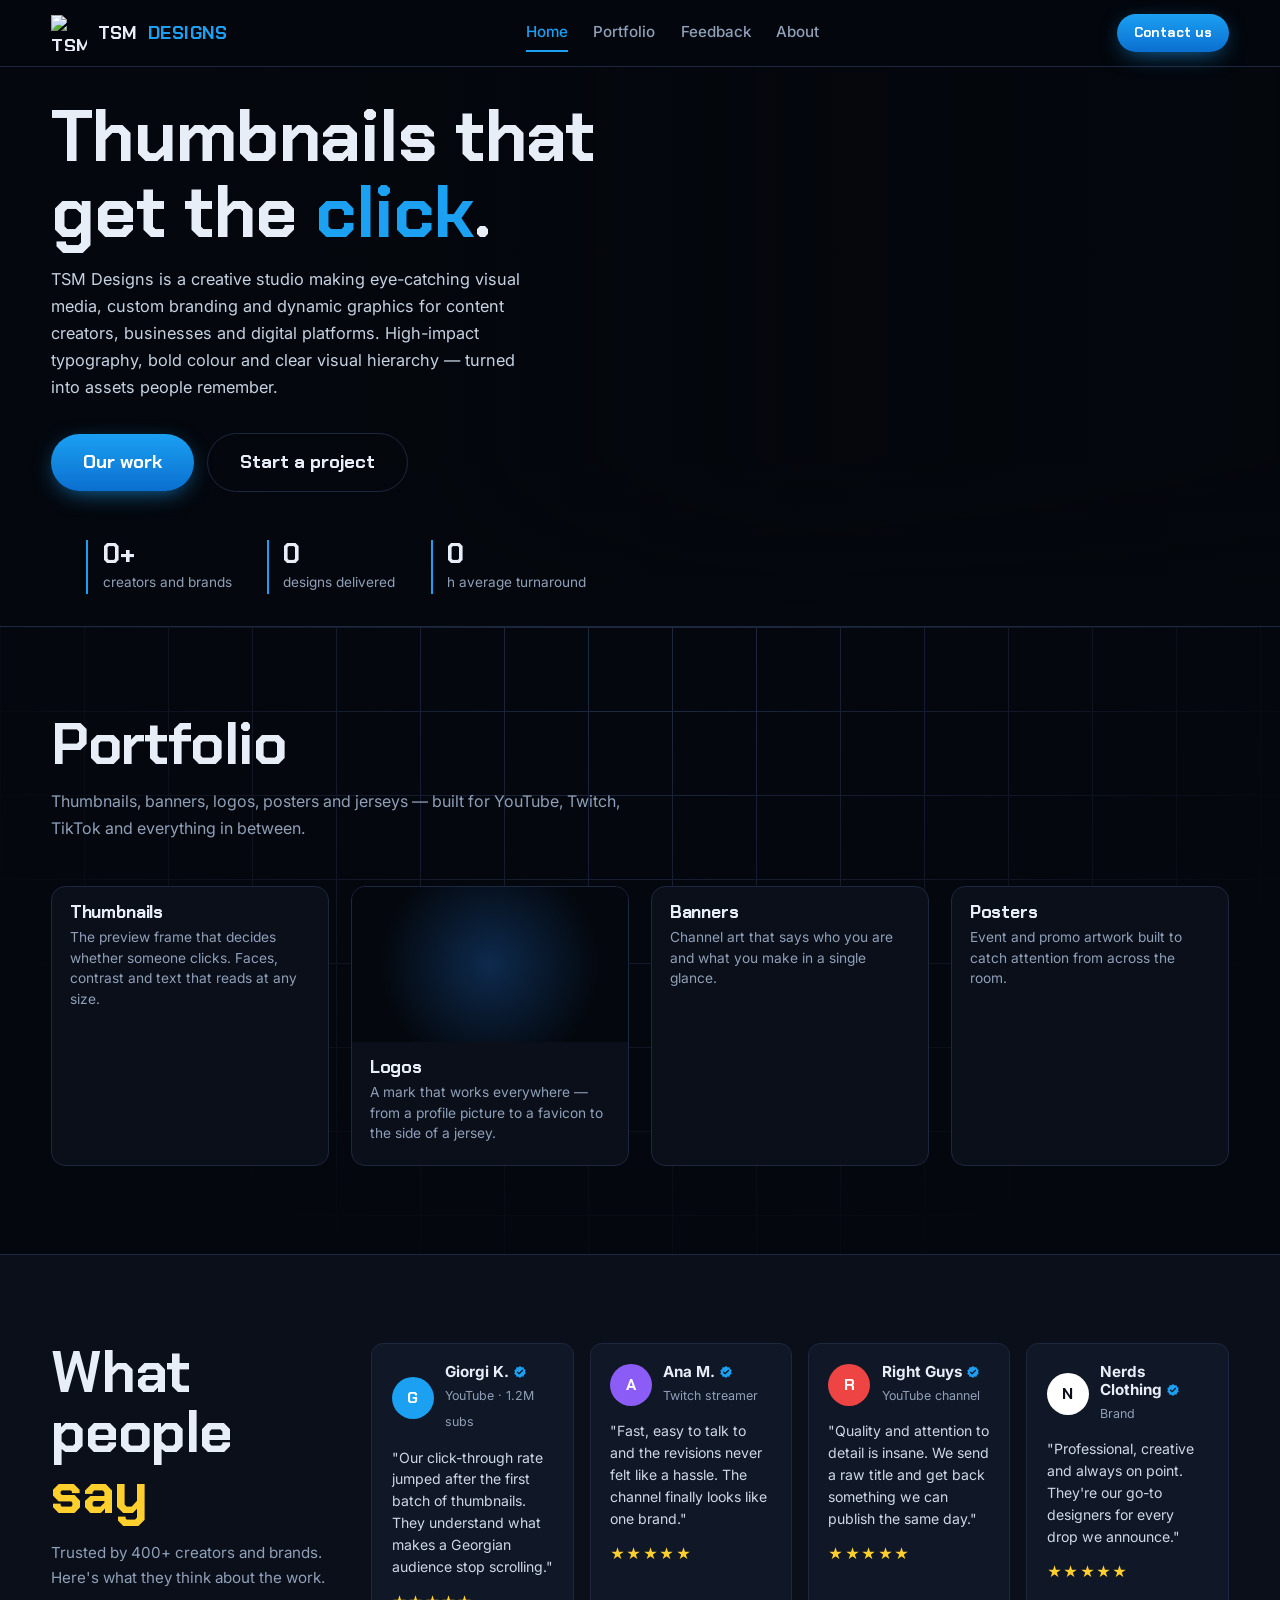
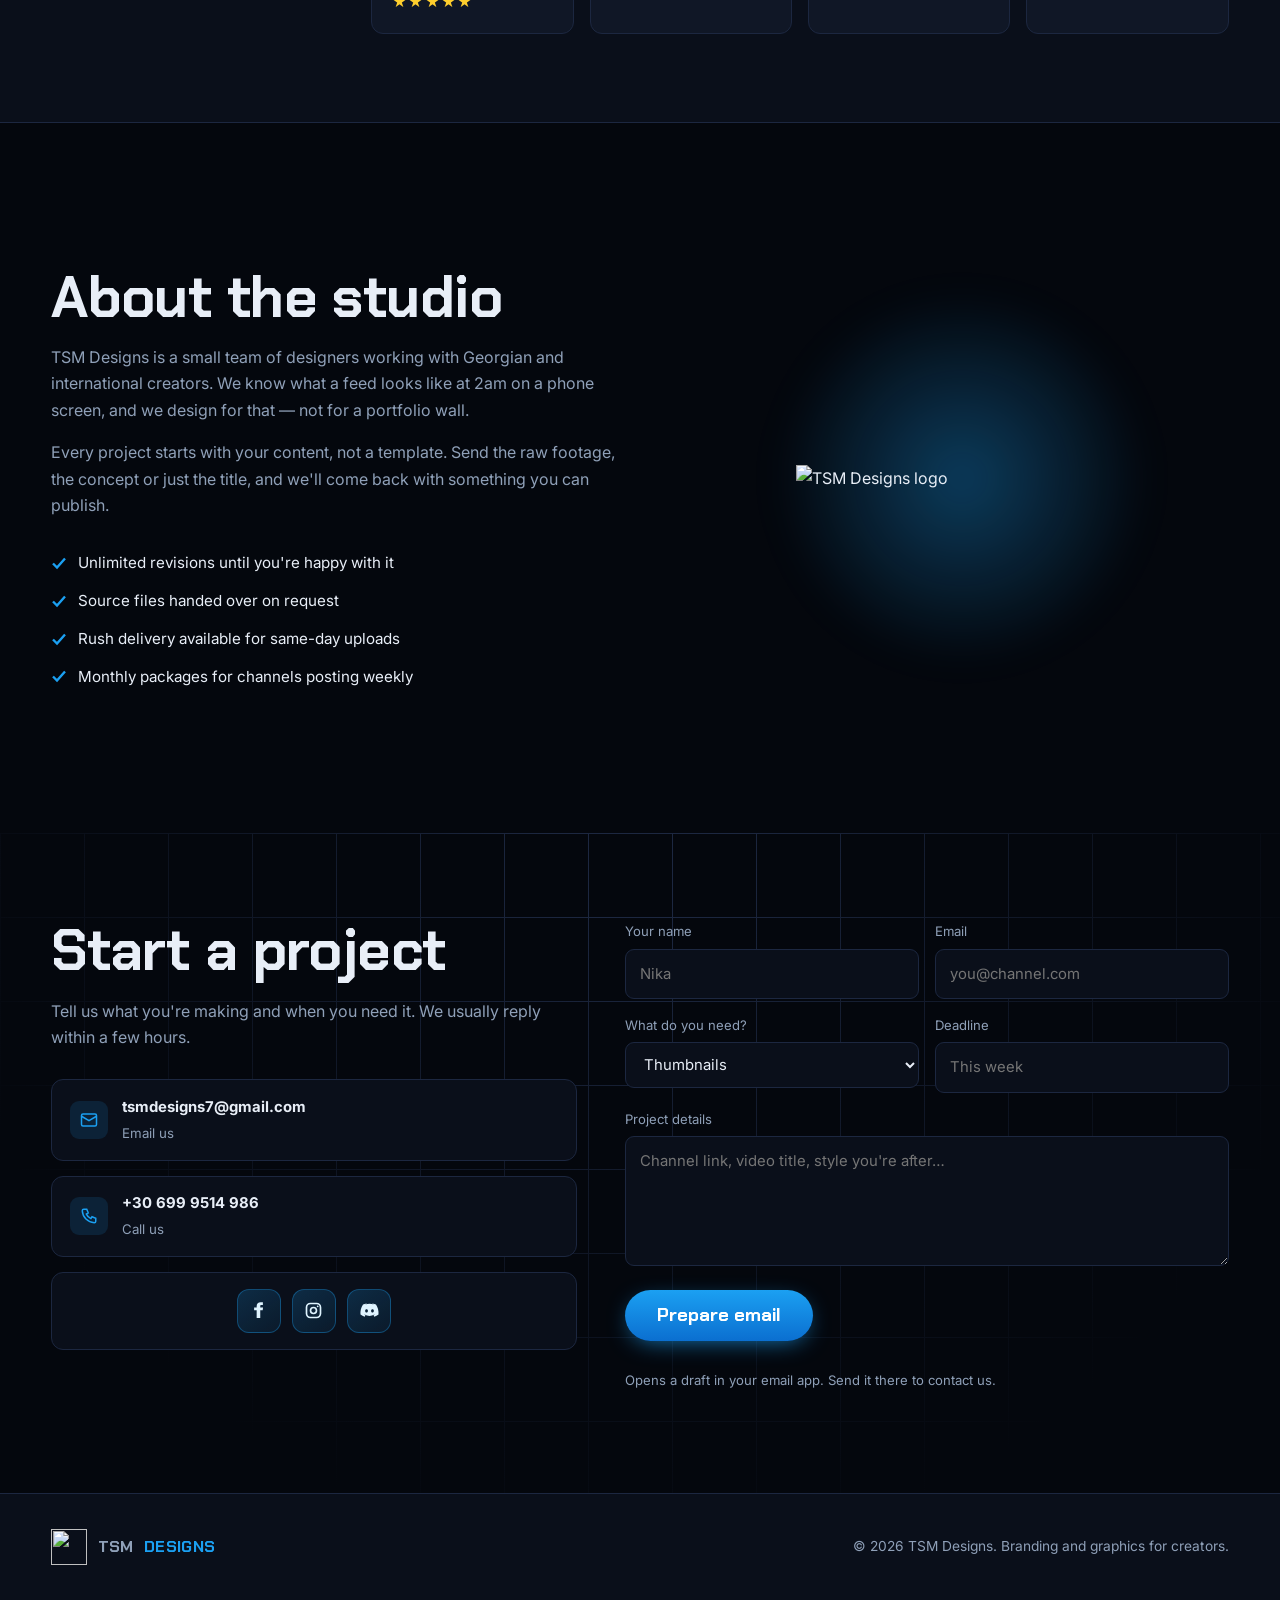
==== templates/index.html @ ac1fb518 "commit" ====
<!DOCTYPE html>
<html lang="en">
<head>
<meta charset="utf-8">
<meta name="viewport" content="width=device-width, initial-scale=1">
<title>TSM Designs — Thumbnails, logos and branding for creators</title>
<meta name="description" content="TSM Designs is a creative studio making thumbnails, logos, banners and posters for content creators, streamers and brands.">
<link rel="preconnect" href="https://fonts.googleapis.com">
<link rel="preconnect" href="https://fonts.gstatic.com" crossorigin>
<link href="https://fonts.googleapis.com/css2?family=Chakra+Petch:wght@600;700&family=Inter:wght@400;500;600&display=swap" rel="stylesheet">
<style>
:root{
  --ink:#04070d;
  --panel:#0a0f1a;
  --panel-2:#101726;
  --line:#1c2740;
  --blue:#1ba0f2;
  --blue-deep:#0b6fd0;
  --gold:#ffcf2d;
  --text:#e8eef7;
  --muted:#8fa0b8;
  --display:"Chakra Petch",system-ui,sans-serif;
  --body:"Inter",system-ui,-apple-system,"Segoe UI",sans-serif;
}
*{box-sizing:border-box}
html{scroll-behavior:smooth}
@media (prefers-reduced-motion:reduce){html{scroll-behavior:auto}*{animation:none!important;transition:none!important}}
body{
  margin:0;background:var(--ink);color:var(--text);font-family:var(--body);
  font-size:16px;line-height:1.65;-webkit-font-smoothing:antialiased;overflow-x:hidden;
}
img{max-width:100%;display:block}
a{color:inherit;text-decoration:none}
:focus-visible{outline:2px solid var(--blue);outline-offset:3px;border-radius:4px}
.wrap{width:min(1240px,92vw);margin-inline:auto}
h1,h2,h3{font-family:var(--display);font-weight:700;line-height:1.05;margin:0;letter-spacing:-.01em}
h2{font-size:clamp(2.1rem,5.5vw,3.6rem)}

/* ---------- nav ---------- */
.nav{position:sticky;top:0;z-index:60;background:rgba(4,7,13,.82);backdrop-filter:blur(14px);border-bottom:1px solid var(--line)}
.nav-in{display:flex;align-items:center;gap:1.5rem;height:66px}
.brand{display:flex;align-items:center;gap:.65rem;font-family:var(--display);font-weight:700;font-size:1.15rem;letter-spacing:.02em;margin-right:auto}
.brand img{width:36px;height:36px}
.brand span{color:var(--blue)}
.links{display:flex;gap:1.6rem;font-weight:500;font-size:.95rem;flex:1;justify-content:center}
.links a{padding:.35rem 0;border-bottom:2px solid transparent;color:var(--muted);transition:color .18s,border-color .18s}
.links a:hover,.links a.on{color:#fff;border-color:var(--blue)}
.links a.on{color:var(--blue)}
.btn{
  display:inline-flex;align-items:center;justify-content:center;gap:.5rem;
  font-family:var(--display);font-weight:700;font-size:.95rem;
  padding:.62rem 1.3rem;border-radius:999px;border:0;cursor:pointer;
  background:linear-gradient(180deg,var(--blue),var(--blue-deep));color:#fff;
  box-shadow:0 6px 24px -8px rgba(27,160,242,.85);transition:transform .18s,box-shadow .18s;
}
.btn:hover{transform:translateY(-2px);box-shadow:0 12px 30px -8px rgba(27,160,242,.95)}
.btn-lg{font-size:1.15rem;padding:.85rem 2rem}
.btn-ghost{background:transparent;border:1px solid var(--line);color:var(--text);box-shadow:none}
.btn-ghost:hover{border-color:var(--blue);color:#fff}
.burger{display:none;background:none;border:0;color:#fff;font-size:1.5rem;cursor:pointer;padding:.2rem .4rem}

/* ---------- hero ---------- */
.hero{padding:0;position:relative;min-height:560px;display:flex;align-items:center;overflow:hidden;border-bottom:1px solid var(--line)}
/* Reference video: a tilted collage sliding along its rows.
   Move by exactly one tile for an invisible, constant-speed loop. */
.hero-bg{position:absolute;inset:0;opacity:.9;pointer-events:none;overflow:hidden}
.hero-bg::before{
  content:"";position:absolute;inset:-20vmax;
  background-image:url("assets/portfolio/xx.png");
  background-repeat:repeat;
  background-size:2400px auto;
  background-position:0 0;
  transform:rotate(-8deg);
  transform-origin:center;
  animation:collage-slide 50s linear infinite;
}
@keyframes collage-slide{
  from{background-position:0px 0px}
  to{background-position:-2400px 0px}
}
.hero-bg::after{
  content:"";position:absolute;inset:0;
  background:
    linear-gradient(90deg,var(--ink) 4%,rgba(4,7,13,.94) 34%,rgba(4,7,13,.45) 62%,rgba(4,7,13,.72) 100%),
    linear-gradient(0deg,var(--ink) 2%,transparent 30%);
}
.hero-in{position:relative;z-index:2;padding:2rem 0}
.hero h1{font-size:clamp(3.2rem,7vw,4.5rem);margin-bottom:1rem}
.hero h1 em{font-style:normal;color:var(--blue)}
.hero p{max-width:47ch;color:#c6d2e2;font-size:1.02rem;margin:0 0 2rem}
.hero-cta{display:flex;gap:.8rem;flex-wrap:wrap;align-items:center}
.hero-meta{display:flex;gap:2.2rem;margin-top:3rem;flex-wrap:wrap}
.hero-meta div{border-left:2px solid var(--blue);padding-left:.9rem}
.hero-meta b{display:block;font-family:var(--display);font-size:1.7rem;line-height:1}
.hero-meta small{color:var(--muted);font-size:.85rem}

/* ---------- sections ---------- */
section{padding:5.5rem 0}
.sec-head{max-width:62ch;margin-bottom:2.8rem}
.sec-head p{color:var(--muted);margin:.8rem 0 0}
.grid-bg{background:
  linear-gradient(var(--line) 1px,transparent 1px) 0 0/100% 84px,
  linear-gradient(90deg,var(--line) 1px,transparent 1px) 0 0/84px 100%,
  var(--ink);
  background-blend-mode:normal;position:relative}
.grid-bg::before{content:"";position:absolute;inset:0;background:radial-gradient(ellipse at 50% 0%,transparent 10%,var(--ink) 78%);pointer-events:none}
.grid-bg>*{position:relative;z-index:1}

/* ---------- services ---------- */
.cards{display:grid;grid-template-columns:repeat(4,1fr);gap:1.4rem}
.card{background:var(--panel);border:1px solid var(--line);border-radius:14px;overflow:hidden;display:flex;flex-direction:column;transition:transform .2s,border-color .2s,box-shadow .2s;cursor:pointer}
.card:hover{transform:translateY(-4px);border-color:var(--blue);box-shadow:0 16px 34px -18px rgba(27,160,242,.6)}
.card .shot{aspect-ratio:16/9;background:#000;overflow:hidden}
.card .shot:empty{display:none}
.card .shot img{width:100%;height:100%;object-fit:cover;transition:transform .35s ease}
.card:hover .shot img{transform:scale(1.05)}
.card .txt{padding:1rem 1.1rem 1.3rem}
.card h3{font-size:1.1rem;margin-bottom:.35rem}
.card p{margin:0;font-size:.86rem;color:var(--muted);line-height:1.5}
.card.logo-card .shot{display:grid;place-items:center;background:radial-gradient(circle at 50% 50%,#0d2a4d,#04070d 70%)}
.card.logo-card .shot img{width:auto;height:76%;object-fit:contain}

/* ---------- work ---------- */
.work{display:grid;grid-template-columns:repeat(4,1fr);gap:1rem}
.work a{display:block;margin:0;border-radius:10px;overflow:hidden;border:1px solid var(--line);aspect-ratio:16/9;background:#000}
.work a:hover{border-color:var(--blue)}
.work img{width:100%;height:100%;object-fit:cover;transition:transform .4s,filter .4s;filter:saturate(1.05)}
.work a:hover img{transform:scale(1.06)}
.work a:nth-child(1),.work a:nth-child(6){grid-column:span 2;grid-row:span 2}

/* ---------- feedback ---------- */
.fb{background:var(--panel);border-block:1px solid var(--line);position:relative;overflow:hidden}
.fb-in{display:grid;grid-template-columns:.85fr 2.6fr;gap:2.5rem;align-items:start}
.fb h2 b{color:var(--gold);font-weight:700}
.fb-side p{color:var(--muted);margin-top:1rem;font-size:.95rem}
.fb-rail{display:grid;grid-template-columns:repeat(4,1fr);gap:1rem}
.quote{background:var(--panel-2);border:1px solid var(--line);border-radius:12px;padding:1.2rem}
.quote-top{display:flex;align-items:center;gap:.7rem;margin-bottom:.8rem}
.avatar{width:42px;height:42px;border-radius:50%;flex:none;display:grid;place-items:center;font-family:var(--display);font-weight:700;color:#fff;font-size:1rem}
.quote-top b{display:block;font-size:.95rem;line-height:1.2}
.quote-top small{color:var(--muted);font-size:.78rem}
.quote p{font-size:.88rem;color:#cdd8e6;margin:0 0 .8rem;line-height:1.55}
.stars{color:var(--gold);letter-spacing:.1em;font-size:.9rem}
.verified{width:14px;height:14px;vertical-align:-2px;margin-left:.25rem}

/* ---------- about ---------- */
.about-in{display:grid;grid-template-columns:1.1fr 1fr;gap:3.5rem;align-items:center}
.about p{color:var(--muted);margin:1rem 0 0}
.about ul{list-style:none;padding:0;margin:2rem 0 0;display:grid;gap:.8rem}
.about li{display:flex;gap:.7rem;align-items:flex-start;font-size:.95rem}
.about li svg{flex:none;margin-top:.28rem}
.about-art{position:relative;aspect-ratio:1;display:grid;place-items:center}
.about-art .halo{position:absolute;inset:12%;border-radius:50%;background:radial-gradient(circle,rgba(27,160,242,.35),transparent 65%);filter:blur(18px)}
.about-art img{position:relative;width:62%}

/* ---------- contact ---------- */
.contact-in{display:grid;grid-template-columns:1fr 1.15fr;gap:3rem}
form{display:grid;gap:1rem}
.row{display:grid;grid-template-columns:1fr 1fr;gap:1rem}
label{font-size:.82rem;color:var(--muted);display:block;margin-bottom:.35rem}
input,textarea,select{
  width:100%;background:var(--panel);border:1px solid var(--line);color:var(--text);
  border-radius:9px;padding:.75rem .9rem;font:inherit;font-size:.93rem;
}
input:focus,textarea:focus,select:focus{border-color:var(--blue);outline:none}
textarea{min-height:130px;resize:vertical}
.channels{display:grid;gap:.9rem;margin-top:1.8rem}
.channel{display:flex;gap:.9rem;align-items:center;background:var(--panel);border:1px solid var(--line);border-radius:12px;padding:.9rem 1.1rem}
.channel .ic{width:38px;height:38px;border-radius:9px;background:rgba(27,160,242,.13);display:grid;place-items:center;flex:none;color:var(--blue)}
.channel b{display:block;font-size:.93rem}
.channel small{color:var(--muted);font-size:.83rem}
.social-channel{justify-content:center;gap:.7rem;padding:1rem}
.social-link{width:44px;height:44px;border-radius:12px;background:linear-gradient(145deg,rgba(27,160,242,.2),rgba(27,160,242,.08));border:1px solid rgba(27,160,242,.34);display:grid;place-items:center;color:#dff4ff;transition:transform .18s,border-color .18s,background .18s,box-shadow .18s}
.social-link:hover,.social-link:focus-visible{transform:translateY(-2px);border-color:var(--blue);background:rgba(27,160,242,.22);box-shadow:0 12px 28px rgba(27,160,242,.2);outline:none}
.social-link svg{width:21px;height:21px}
.note{font-size:.82rem;color:var(--muted)}

/* ---------- footer ---------- */
footer{border-top:1px solid var(--line);padding:2.2rem 0;background:var(--panel)}
.foot{display:flex;justify-content:space-between;align-items:center;gap:1rem;flex-wrap:wrap;font-size:.86rem;color:var(--muted)}
.foot .brand{margin:0;font-size:1rem}

/* ---------- responsive ---------- */
@media (max-width:1000px){
  .cards{grid-template-columns:repeat(2,1fr)}
  .fb-in{grid-template-columns:1fr}
  .fb-rail{grid-template-columns:repeat(2,1fr)}
  .about-in,.contact-in{grid-template-columns:1fr}
  .about-art{max-width:340px;margin-inline:auto}
  .work{grid-template-columns:repeat(2,1fr)}
  .work a:nth-child(1),.work a:nth-child(6){grid-column:span 2;grid-row:auto}
}
@media (max-width:720px){
  .links{position:absolute;top:66px;left:0;right:0;flex-direction:column;gap:0;background:var(--panel);border-bottom:1px solid var(--line);padding:.5rem 4vw 1rem;display:none}
  .links.open{display:flex}
  .links a{padding:.75rem 0;border-bottom:1px solid var(--line)}
  .burger{display:block;order:3}
  .nav .btn{display:none}
  section{padding:3.8rem 0}
  .hero-in{padding:4rem 0}
  .hero-bg::after{background:linear-gradient(90deg,rgba(4,7,13,.93),rgba(4,7,13,.78)),linear-gradient(0deg,var(--ink) 3%,transparent 45%)}
  .cards,.work,.fb-rail{grid-template-columns:1fr}
  .row{grid-template-columns:1fr}
}
.nav .btn{font-size:.85rem;padding:.48rem 1.05rem}
</style>
<link href="https://fonts.googleapis.com/css2?family=Noto+Sans+Georgian:wght@400;500;600;700&display=swap" rel="stylesheet">
<style>.language-control{position:relative;flex-shrink:0;color:#b6c8dc}
.language-trigger{display:flex;align-items:center;gap:8px;padding:7px 11px;background:#0a101b;border:1px solid #26364d;border-radius:999px;color:inherit;font:500 12px/1.5 system-ui;cursor:pointer;transition:background .18s,border-color .18s,color .18s}
.language-trigger:hover,.language-trigger[aria-expanded="true"]{background:#102239;border-color:#1ba0f2;color:#e8f5ff}
.language-chevron{transition:transform .18s}.language-trigger[aria-expanded="true"] .language-chevron{transform:rotate(180deg)}
.language-menu{position:absolute;right:0;top:calc(100% + 10px);width:186px;padding:6px;background:linear-gradient(145deg,#111d2e,#080f1c);border:1px solid #263e59;border-radius:13px;box-shadow:0 16px 40px #0009;z-index:80}
.language-menu[hidden]{display:none}.language-menu button{display:flex;align-items:center;gap:10px;width:100%;padding:10px 9px;background:transparent;color:#b8c9dd;border:0;border-radius:8px;text-align:left;font:500 13px/1.5 system-ui;cursor:pointer}
.language-menu button:hover,.language-menu button:focus-visible{background:#182c43;color:#fff;outline:2px solid #1ba0f2;outline-offset:-2px}
.language-menu button[aria-checked="true"]{background:#1ba0f218;color:#4cbcff}
.language-code{font-size:10px;letter-spacing:.07em;padding:3px 4px;min-width:27px;text-align:center;border:1px solid #29435e;border-radius:5px}
.language-check{margin-left:auto;visibility:hidden}.language-menu button[aria-checked="true"] .language-check{visibility:visible}
html[lang="ka"]{--display:"Noto Sans Georgian",system-ui,sans-serif;--body:"Noto Sans Georgian",system-ui,sans-serif}
html[lang="ka"] h1,html[lang="ka"] h2,html[lang="ka"] h3{line-height:1.3}
html[lang="ka"] .hero h1{font-size:clamp(2rem,4vw,3.4rem)}
html[lang="ka"] .hero p{font-size:.95rem;max-width:62ch}
html[lang="ka"] .hero-meta{gap:1.3rem;margin-top:2rem}
html[lang="ka"] .hero-meta small{font-size:.73rem}
html[lang="ka"] .links{gap:1.2rem;font-size:.85rem}
html[lang="ka"] .btn-lg{font-size:1rem}
html[lang="ka"] .fb h2{font-size:clamp(1.8rem,3.4vw,2.8rem)}
html[lang="ka"] .card h3{font-size:1rem}
@media(max-width:1050px) and (min-width:721px){.nav-in{gap:.65rem}.links{gap:.8rem}html[lang="ka"] .links{gap:.65rem;font-size:.75rem}.brand{font-size:1rem}.nav .btn{padding:.45rem .7rem;font-size:.75rem}}
@media(max-width:720px){.nav-in{gap:.65rem}.language-control{margin-left:auto}.brand{margin-right:0}html[lang="ka"] .hero-in{padding:2.5rem 0}html[lang="ka"] .hero-meta{gap:1rem}html[lang="ka"] .links{font-size:.9rem}}
@media(max-width:380px){.brand{font-size:.9rem;gap:.4rem}.brand img{width:28px;height:28px}.language-control{padding:5px 6px;gap:3px}.nav-in{gap:.4rem}.language-control svg{width:16px}}
</style>
<style id="mobile-layout">/* Phone layout only; desktop rules remain unchanged. */
.mobile-contact{display:none}
@media(max-width:720px){
  html{scroll-padding-top:78px}
  body{overflow-x:hidden}
  .wrap{width:calc(100% - 32px)}
  .nav-in{height:64px;gap:8px}
  .nav .brand{font-size:.95rem;gap:6px;white-space:nowrap;flex-shrink:0;margin:0}
  .nav .brand img{width:30px;height:30px}
  .language-control{margin-left:auto;padding:0}
  .language-trigger{min-height:40px;padding:7px 9px;gap:5px;font-size:11px}
  .language-trigger>svg:first-child{width:16px;height:16px}
  .language-menu{right:0;width:184px;top:calc(100% + 9px)}
  .language-menu button{min-height:46px}
  .burger{display:grid;place-items:center;order:3;min-width:40px;min-height:44px;padding:0;border-radius:9px;font-size:1.4rem}
  .burger:hover,.burger[aria-expanded="true"]{background:#142235;color:var(--blue)}
  .links{top:64px;padding:8px 16px 16px;max-height:calc(100dvh - 64px);overflow-y:auto;box-shadow:0 20px 30px #0006}
  .links a,html[lang="ka"] .links a{min-height:48px;display:flex;align-items:center;padding:12px;font-size:.95rem;border-radius:7px}
  .links a:hover{background:#122036}
  .links .mobile-contact{display:flex;color:var(--blue);border-bottom:0}
  section{padding:48px 0}
  .hero{min-height:0}
  .hero-in,html[lang="ka"] .hero-in{padding:44px 0 34px}
  .hero h1{font-size:clamp(2rem,9.5vw,3.4rem);line-height:1.1;letter-spacing:-.025em;overflow-wrap:break-word}
  html[lang="ka"] .hero h1{font-size:clamp(1.6rem,6.6vw,2.7rem);line-height:1.3;letter-spacing:-.015em}
  .hero p,html[lang="ka"] .hero p{font-size:.91rem;line-height:1.8;max-width:100%;margin-bottom:24px}
  .hero-bg::before{background-size:1600px auto;animation-name:mobile-collage-slide;animation-duration:1s}
  .hero-bg::after{background:linear-gradient(90deg,rgba(4,7,13,.94),rgba(4,7,13,.7)),linear-gradient(0deg,var(--ink),transparent 55%)}
  .hero-cta{gap:10px;display:grid;grid-template-columns:1fr 1fr}
  .hero-cta .btn,html[lang="ka"] .hero-cta .btn{min-height:48px;padding:12px 8px;font-size:.83rem;text-align:center;line-height:1.5}
  .hero-meta,html[lang="ka"] .hero-meta{display:grid;grid-template-columns:repeat(3,minmax(0,1fr));gap:8px;margin-top:28px}
  .hero-meta div{padding-left:8px;min-width:0}
  .hero-meta b{font-size:1.4rem}
  .hero-meta small,html[lang="ka"] .hero-meta small{display:block;font-size:.65rem;line-height:1.6;margin-top:6px;overflow-wrap:anywhere}
  h2,html[lang="ka"] h2{font-size:clamp(1.75rem,7.5vw,2.5rem);line-height:1.25}
  .sec-head{margin-bottom:24px}.sec-head p{font-size:.9rem;line-height:1.8}
  .cards,.fb-rail{gap:16px}.card .txt{padding:18px}.card p{font-size:.9rem}
  .fb-in,.about-in,.contact-in{grid-template-columns:minmax(0,1fr);gap:28px}
  .quote{padding:20px}.quote p{font-size:.9rem;line-height:1.8}
  .about p,.about li{font-size:.91rem;line-height:1.8}
  .about-art{width:100%;max-width:240px}
  .contact-in>div,.contact-in form{min-width:0}
  .channel{padding:14px 12px;gap:10px}.channel>span:last-child{min-width:0}
  .channel b{font-size:.88rem;overflow-wrap:anywhere}.channel small{font-size:.8rem}
  .channel .ic{flex-shrink:0}
  .row{grid-template-columns:minmax(0,1fr)}
  form input,form textarea,form select{font-size:16px;min-height:48px}
  form textarea{min-height:150px}form label{font-size:.84rem}
  form>.btn{width:100%;min-height:48px}
  .page-head{padding:36px 0 28px}.page-head h1{font-size:clamp(2rem,8vw,3rem)}
  html[lang="ka"] .page-head h1{font-size:clamp(1.7rem,7vw,2.6rem);overflow-wrap:anywhere}
  .page-head p{font-size:.91rem;line-height:1.8}.crumb{font-size:.8rem;flex-wrap:wrap}
  .gallery{padding:0 0 40px}
  .grid.thumbnail-grid,.grid.logo-grid{grid-template-columns:repeat(2,minmax(0,1fr));gap:10px}
  .grid.tight{grid-template-columns:minmax(0,1fr);gap:16px}
  .grid figure{min-width:0;border-radius:9px}
  .cta-strip{padding:32px 0}.cta-strip h2{font-size:1.5rem}.cta-strip p{font-size:.9rem}
  .cta-strip .btn{min-height:46px}
  .lightbox{padding:64px 12px 24px}.lightbox img{max-width:100%;max-height:calc(100dvh - 100px)}
  .lightbox button{top:12px;right:12px;min-width:44px;min-height:44px}
  footer{padding:28px 0}.foot{flex-direction:column;align-items:flex-start;gap:16px;font-size:.77rem;line-height:1.8}.foot>span{max-width:100%;overflow-wrap:break-word}
  @keyframes mobile-collage-slide{from{background-position:0 0}to{background-position:-1600px 0}}
}
@media(max-width:360px){
  .wrap{width:calc(100% - 24px)}.nav-in{gap:4px}.nav .brand{font-size:.78rem;gap:4px}.nav .brand img{width:26px;height:26px}
  .language-trigger{padding:6px;gap:4px;font-size:10px}.language-chevron{display:none}.burger{min-width:36px}
  .hero-cta{grid-template-columns:1fr}.hero-in,html[lang="ka"] .hero-in{padding-top:34px}
}
</style>
<link rel="stylesheet" href="static/interactions.css">
<link rel="icon" href="assets/portfolio/logo.png" type="image/png">
</head>
<body>

<header class="nav">
  <div class="wrap nav-in">
    <a class="brand" href="#top"><img src="assets/portfolio/logo.png" alt="TSM Designs logo">TSM <span>DESIGNS</span></a>
    <nav class="links" id="links">
      <a href="#top" class="on">Home</a>
      <a href="#portfolio">Portfolio</a>
      <a href="#feedback">Feedback</a>
      <a href="#about">About</a>
    </nav>
    <a class="btn" href="#contact">Contact us</a>
    <button class="burger" id="burger" aria-label="Open menu" aria-expanded="false">☰</button>
  </div>
</header>

<main id="top">

  <section class="hero" >
    <div class="hero-bg" aria-hidden="true"><div class="hero-collage"><div class="collage-row"><div class="collage-row-track"><div class="collage-group"><i style="--source-x:0;--source-y:0"></i><i style="--source-x:568;--source-y:0"></i><i style="--source-x:1137;--source-y:0"></i><i style="--source-x:1705;--source-y:0"></i><i style="--source-x:2273;--source-y:0"></i><i style="--source-x:2841;--source-y:0"></i></div><div class="collage-group"><i style="--source-x:0;--source-y:0"></i><i style="--source-x:568;--source-y:0"></i><i style="--source-x:1137;--source-y:0"></i><i style="--source-x:1705;--source-y:0"></i><i style="--source-x:2273;--source-y:0"></i><i style="--source-x:2841;--source-y:0"></i></div><div class="collage-group"><i style="--source-x:0;--source-y:0"></i><i style="--source-x:568;--source-y:0"></i><i style="--source-x:1137;--source-y:0"></i><i style="--source-x:1705;--source-y:0"></i><i style="--source-x:2273;--source-y:0"></i><i style="--source-x:2841;--source-y:0"></i></div><div class="collage-group"><i style="--source-x:0;--source-y:0"></i><i style="--source-x:568;--source-y:0"></i><i style="--source-x:1137;--source-y:0"></i><i style="--source-x:1705;--source-y:0"></i><i style="--source-x:2273;--source-y:0"></i><i style="--source-x:2841;--source-y:0"></i></div><div class="collage-group"><i style="--source-x:0;--source-y:0"></i><i style="--source-x:568;--source-y:0"></i><i style="--source-x:1137;--source-y:0"></i><i style="--source-x:1705;--source-y:0"></i><i style="--source-x:2273;--source-y:0"></i><i style="--source-x:2841;--source-y:0"></i></div><div class="collage-group"><i style="--source-x:0;--source-y:0"></i><i style="--source-x:568;--source-y:0"></i><i style="--source-x:1137;--source-y:0"></i><i style="--source-x:1705;--source-y:0"></i><i style="--source-x:2273;--source-y:0"></i><i style="--source-x:2841;--source-y:0"></i></div></div></div>
<div class="collage-row collage-row-offset"><div class="collage-row-track"><div class="collage-group"><i style="--source-x:62;--source-y:324"></i><i style="--source-x:630;--source-y:324"></i><i style="--source-x:1198;--source-y:324"></i><i style="--source-x:1767;--source-y:324"></i><i style="--source-x:2335;--source-y:324"></i><i style="--source-x:2903;--source-y:324"></i></div><div class="collage-group"><i style="--source-x:62;--source-y:324"></i><i style="--source-x:630;--source-y:324"></i><i style="--source-x:1198;--source-y:324"></i><i style="--source-x:1767;--source-y:324"></i><i style="--source-x:2335;--source-y:324"></i><i style="--source-x:2903;--source-y:324"></i></div><div class="collage-group"><i style="--source-x:62;--source-y:324"></i><i style="--source-x:630;--source-y:324"></i><i style="--source-x:1198;--source-y:324"></i><i style="--source-x:1767;--source-y:324"></i><i style="--source-x:2335;--source-y:324"></i><i style="--source-x:2903;--source-y:324"></i></div><div class="collage-group"><i style="--source-x:62;--source-y:324"></i><i style="--source-x:630;--source-y:324"></i><i style="--source-x:1198;--source-y:324"></i><i style="--source-x:1767;--source-y:324"></i><i style="--source-x:2335;--source-y:324"></i><i style="--source-x:2903;--source-y:324"></i></div><div class="collage-group"><i style="--source-x:62;--source-y:324"></i><i style="--source-x:630;--source-y:324"></i><i style="--source-x:1198;--source-y:324"></i><i style="--source-x:1767;--source-y:324"></i><i style="--source-x:2335;--source-y:324"></i><i style="--source-x:2903;--source-y:324"></i></div><div class="collage-group"><i style="--source-x:62;--source-y:324"></i><i style="--source-x:630;--source-y:324"></i><i style="--source-x:1198;--source-y:324"></i><i style="--source-x:1767;--source-y:324"></i><i style="--source-x:2335;--source-y:324"></i><i style="--source-x:2903;--source-y:324"></i></div></div></div>
<div class="collage-row"><div class="collage-row-track"><div class="collage-group"><i style="--source-x:0;--source-y:648"></i><i style="--source-x:568;--source-y:648"></i><i style="--source-x:1137;--source-y:648"></i><i style="--source-x:1705;--source-y:648"></i><i style="--source-x:2273;--source-y:648"></i><i style="--source-x:2841;--source-y:648"></i></div><div class="collage-group"><i style="--source-x:0;--source-y:648"></i><i style="--source-x:568;--source-y:648"></i><i style="--source-x:1137;--source-y:648"></i><i style="--source-x:1705;--source-y:648"></i><i style="--source-x:2273;--source-y:648"></i><i style="--source-x:2841;--source-y:648"></i></div><div class="collage-group"><i style="--source-x:0;--source-y:648"></i><i style="--source-x:568;--source-y:648"></i><i style="--source-x:1137;--source-y:648"></i><i style="--source-x:1705;--source-y:648"></i><i style="--source-x:2273;--source-y:648"></i><i style="--source-x:2841;--source-y:648"></i></div><div class="collage-group"><i style="--source-x:0;--source-y:648"></i><i style="--source-x:568;--source-y:648"></i><i style="--source-x:1137;--source-y:648"></i><i style="--source-x:1705;--source-y:648"></i><i style="--source-x:2273;--source-y:648"></i><i style="--source-x:2841;--source-y:648"></i></div><div class="collage-group"><i style="--source-x:0;--source-y:648"></i><i style="--source-x:568;--source-y:648"></i><i style="--source-x:1137;--source-y:648"></i><i style="--source-x:1705;--source-y:648"></i><i style="--source-x:2273;--source-y:648"></i><i style="--source-x:2841;--source-y:648"></i></div><div class="collage-group"><i style="--source-x:0;--source-y:648"></i><i style="--source-x:568;--source-y:648"></i><i style="--source-x:1137;--source-y:648"></i><i style="--source-x:1705;--source-y:648"></i><i style="--source-x:2273;--source-y:648"></i><i style="--source-x:2841;--source-y:648"></i></div></div></div>
<div class="collage-row collage-row-offset"><div class="collage-row-track"><div class="collage-group"><i style="--source-x:62;--source-y:973"></i><i style="--source-x:630;--source-y:973"></i><i style="--source-x:1198;--source-y:973"></i><i style="--source-x:1767;--source-y:973"></i><i style="--source-x:2335;--source-y:973"></i><i style="--source-x:2903;--source-y:973"></i></div><div class="collage-group"><i style="--source-x:62;--source-y:973"></i><i style="--source-x:630;--source-y:973"></i><i style="--source-x:1198;--source-y:973"></i><i style="--source-x:1767;--source-y:973"></i><i style="--source-x:2335;--source-y:973"></i><i style="--source-x:2903;--source-y:973"></i></div><div class="collage-group"><i style="--source-x:62;--source-y:973"></i><i style="--source-x:630;--source-y:973"></i><i style="--source-x:1198;--source-y:973"></i><i style="--source-x:1767;--source-y:973"></i><i style="--source-x:2335;--source-y:973"></i><i style="--source-x:2903;--source-y:973"></i></div><div class="collage-group"><i style="--source-x:62;--source-y:973"></i><i style="--source-x:630;--source-y:973"></i><i style="--source-x:1198;--source-y:973"></i><i style="--source-x:1767;--source-y:973"></i><i style="--source-x:2335;--source-y:973"></i><i style="--source-x:2903;--source-y:973"></i></div><div class="collage-group"><i style="--source-x:62;--source-y:973"></i><i style="--source-x:630;--source-y:973"></i><i style="--source-x:1198;--source-y:973"></i><i style="--source-x:1767;--source-y:973"></i><i style="--source-x:2335;--source-y:973"></i><i style="--source-x:2903;--source-y:973"></i></div><div class="collage-group"><i style="--source-x:62;--source-y:973"></i><i style="--source-x:630;--source-y:973"></i><i style="--source-x:1198;--source-y:973"></i><i style="--source-x:1767;--source-y:973"></i><i style="--source-x:2335;--source-y:973"></i><i style="--source-x:2903;--source-y:973"></i></div></div></div>
<div class="collage-row"><div class="collage-row-track"><div class="collage-group"><i style="--source-x:0;--source-y:1297"></i><i style="--source-x:568;--source-y:1297"></i><i style="--source-x:1137;--source-y:1297"></i><i style="--source-x:1705;--source-y:1297"></i><i style="--source-x:2273;--source-y:1297"></i><i style="--source-x:2841;--source-y:1297"></i></div><div class="collage-group"><i style="--source-x:0;--source-y:1297"></i><i style="--source-x:568;--source-y:1297"></i><i style="--source-x:1137;--source-y:1297"></i><i style="--source-x:1705;--source-y:1297"></i><i style="--source-x:2273;--source-y:1297"></i><i style="--source-x:2841;--source-y:1297"></i></div><div class="collage-group"><i style="--source-x:0;--source-y:1297"></i><i style="--source-x:568;--source-y:1297"></i><i style="--source-x:1137;--source-y:1297"></i><i style="--source-x:1705;--source-y:1297"></i><i style="--source-x:2273;--source-y:1297"></i><i style="--source-x:2841;--source-y:1297"></i></div><div class="collage-group"><i style="--source-x:0;--source-y:1297"></i><i style="--source-x:568;--source-y:1297"></i><i style="--source-x:1137;--source-y:1297"></i><i style="--source-x:1705;--source-y:1297"></i><i style="--source-x:2273;--source-y:1297"></i><i style="--source-x:2841;--source-y:1297"></i></div><div class="collage-group"><i style="--source-x:0;--source-y:1297"></i><i style="--source-x:568;--source-y:1297"></i><i style="--source-x:1137;--source-y:1297"></i><i style="--source-x:1705;--source-y:1297"></i><i style="--source-x:2273;--source-y:1297"></i><i style="--source-x:2841;--source-y:1297"></i></div><div class="collage-group"><i style="--source-x:0;--source-y:1297"></i><i style="--source-x:568;--source-y:1297"></i><i style="--source-x:1137;--source-y:1297"></i><i style="--source-x:1705;--source-y:1297"></i><i style="--source-x:2273;--source-y:1297"></i><i style="--source-x:2841;--source-y:1297"></i></div></div></div>
<div class="collage-row collage-row-offset"><div class="collage-row-track"><div class="collage-group"><i style="--source-x:62;--source-y:1621"></i><i style="--source-x:630;--source-y:1621"></i><i style="--source-x:1198;--source-y:1621"></i><i style="--source-x:1767;--source-y:1621"></i><i style="--source-x:2335;--source-y:1621"></i><i style="--source-x:2903;--source-y:1621"></i></div><div class="collage-group"><i style="--source-x:62;--source-y:1621"></i><i style="--source-x:630;--source-y:1621"></i><i style="--source-x:1198;--source-y:1621"></i><i style="--source-x:1767;--source-y:1621"></i><i style="--source-x:2335;--source-y:1621"></i><i style="--source-x:2903;--source-y:1621"></i></div><div class="collage-group"><i style="--source-x:62;--source-y:1621"></i><i style="--source-x:630;--source-y:1621"></i><i style="--source-x:1198;--source-y:1621"></i><i style="--source-x:1767;--source-y:1621"></i><i style="--source-x:2335;--source-y:1621"></i><i style="--source-x:2903;--source-y:1621"></i></div><div class="collage-group"><i style="--source-x:62;--source-y:1621"></i><i style="--source-x:630;--source-y:1621"></i><i style="--source-x:1198;--source-y:1621"></i><i style="--source-x:1767;--source-y:1621"></i><i style="--source-x:2335;--source-y:1621"></i><i style="--source-x:2903;--source-y:1621"></i></div><div class="collage-group"><i style="--source-x:62;--source-y:1621"></i><i style="--source-x:630;--source-y:1621"></i><i style="--source-x:1198;--source-y:1621"></i><i style="--source-x:1767;--source-y:1621"></i><i style="--source-x:2335;--source-y:1621"></i><i style="--source-x:2903;--source-y:1621"></i></div><div class="collage-group"><i style="--source-x:62;--source-y:1621"></i><i style="--source-x:630;--source-y:1621"></i><i style="--source-x:1198;--source-y:1621"></i><i style="--source-x:1767;--source-y:1621"></i><i style="--source-x:2335;--source-y:1621"></i><i style="--source-x:2903;--source-y:1621"></i></div></div></div>
<div class="collage-row"><div class="collage-row-track"><div class="collage-group"><i style="--source-x:0;--source-y:0"></i><i style="--source-x:568;--source-y:0"></i><i style="--source-x:1137;--source-y:0"></i><i style="--source-x:1705;--source-y:0"></i><i style="--source-x:2273;--source-y:0"></i><i style="--source-x:2841;--source-y:0"></i></div><div class="collage-group"><i style="--source-x:0;--source-y:0"></i><i style="--source-x:568;--source-y:0"></i><i style="--source-x:1137;--source-y:0"></i><i style="--source-x:1705;--source-y:0"></i><i style="--source-x:2273;--source-y:0"></i><i style="--source-x:2841;--source-y:0"></i></div><div class="collage-group"><i style="--source-x:0;--source-y:0"></i><i style="--source-x:568;--source-y:0"></i><i style="--source-x:1137;--source-y:0"></i><i style="--source-x:1705;--source-y:0"></i><i style="--source-x:2273;--source-y:0"></i><i style="--source-x:2841;--source-y:0"></i></div><div class="collage-group"><i style="--source-x:0;--source-y:0"></i><i style="--source-x:568;--source-y:0"></i><i style="--source-x:1137;--source-y:0"></i><i style="--source-x:1705;--source-y:0"></i><i style="--source-x:2273;--source-y:0"></i><i style="--source-x:2841;--source-y:0"></i></div><div class="collage-group"><i style="--source-x:0;--source-y:0"></i><i style="--source-x:568;--source-y:0"></i><i style="--source-x:1137;--source-y:0"></i><i style="--source-x:1705;--source-y:0"></i><i style="--source-x:2273;--source-y:0"></i><i style="--source-x:2841;--source-y:0"></i></div><div class="collage-group"><i style="--source-x:0;--source-y:0"></i><i style="--source-x:568;--source-y:0"></i><i style="--source-x:1137;--source-y:0"></i><i style="--source-x:1705;--source-y:0"></i><i style="--source-x:2273;--source-y:0"></i><i style="--source-x:2841;--source-y:0"></i></div></div></div>
<div class="collage-row collage-row-offset"><div class="collage-row-track"><div class="collage-group"><i style="--source-x:62;--source-y:324"></i><i style="--source-x:630;--source-y:324"></i><i style="--source-x:1198;--source-y:324"></i><i style="--source-x:1767;--source-y:324"></i><i style="--source-x:2335;--source-y:324"></i><i style="--source-x:2903;--source-y:324"></i></div><div class="collage-group"><i style="--source-x:62;--source-y:324"></i><i style="--source-x:630;--source-y:324"></i><i style="--source-x:1198;--source-y:324"></i><i style="--source-x:1767;--source-y:324"></i><i style="--source-x:2335;--source-y:324"></i><i style="--source-x:2903;--source-y:324"></i></div><div class="collage-group"><i style="--source-x:62;--source-y:324"></i><i style="--source-x:630;--source-y:324"></i><i style="--source-x:1198;--source-y:324"></i><i style="--source-x:1767;--source-y:324"></i><i style="--source-x:2335;--source-y:324"></i><i style="--source-x:2903;--source-y:324"></i></div><div class="collage-group"><i style="--source-x:62;--source-y:324"></i><i style="--source-x:630;--source-y:324"></i><i style="--source-x:1198;--source-y:324"></i><i style="--source-x:1767;--source-y:324"></i><i style="--source-x:2335;--source-y:324"></i><i style="--source-x:2903;--source-y:324"></i></div><div class="collage-group"><i style="--source-x:62;--source-y:324"></i><i style="--source-x:630;--source-y:324"></i><i style="--source-x:1198;--source-y:324"></i><i style="--source-x:1767;--source-y:324"></i><i style="--source-x:2335;--source-y:324"></i><i style="--source-x:2903;--source-y:324"></i></div><div class="collage-group"><i style="--source-x:62;--source-y:324"></i><i style="--source-x:630;--source-y:324"></i><i style="--source-x:1198;--source-y:324"></i><i style="--source-x:1767;--source-y:324"></i><i style="--source-x:2335;--source-y:324"></i><i style="--source-x:2903;--source-y:324"></i></div></div></div>
<div class="collage-row"><div class="collage-row-track"><div class="collage-group"><i style="--source-x:0;--source-y:648"></i><i style="--source-x:568;--source-y:648"></i><i style="--source-x:1137;--source-y:648"></i><i style="--source-x:1705;--source-y:648"></i><i style="--source-x:2273;--source-y:648"></i><i style="--source-x:2841;--source-y:648"></i></div><div class="collage-group"><i style="--source-x:0;--source-y:648"></i><i style="--source-x:568;--source-y:648"></i><i style="--source-x:1137;--source-y:648"></i><i style="--source-x:1705;--source-y:648"></i><i style="--source-x:2273;--source-y:648"></i><i style="--source-x:2841;--source-y:648"></i></div><div class="collage-group"><i style="--source-x:0;--source-y:648"></i><i style="--source-x:568;--source-y:648"></i><i style="--source-x:1137;--source-y:648"></i><i style="--source-x:1705;--source-y:648"></i><i style="--source-x:2273;--source-y:648"></i><i style="--source-x:2841;--source-y:648"></i></div><div class="collage-group"><i style="--source-x:0;--source-y:648"></i><i style="--source-x:568;--source-y:648"></i><i style="--source-x:1137;--source-y:648"></i><i style="--source-x:1705;--source-y:648"></i><i style="--source-x:2273;--source-y:648"></i><i style="--source-x:2841;--source-y:648"></i></div><div class="collage-group"><i style="--source-x:0;--source-y:648"></i><i style="--source-x:568;--source-y:648"></i><i style="--source-x:1137;--source-y:648"></i><i style="--source-x:1705;--source-y:648"></i><i style="--source-x:2273;--source-y:648"></i><i style="--source-x:2841;--source-y:648"></i></div><div class="collage-group"><i style="--source-x:0;--source-y:648"></i><i style="--source-x:568;--source-y:648"></i><i style="--source-x:1137;--source-y:648"></i><i style="--source-x:1705;--source-y:648"></i><i style="--source-x:2273;--source-y:648"></i><i style="--source-x:2841;--source-y:648"></i></div></div></div>
<div class="collage-row collage-row-offset"><div class="collage-row-track"><div class="collage-group"><i style="--source-x:62;--source-y:973"></i><i style="--source-x:630;--source-y:973"></i><i style="--source-x:1198;--source-y:973"></i><i style="--source-x:1767;--source-y:973"></i><i style="--source-x:2335;--source-y:973"></i><i style="--source-x:2903;--source-y:973"></i></div><div class="collage-group"><i style="--source-x:62;--source-y:973"></i><i style="--source-x:630;--source-y:973"></i><i style="--source-x:1198;--source-y:973"></i><i style="--source-x:1767;--source-y:973"></i><i style="--source-x:2335;--source-y:973"></i><i style="--source-x:2903;--source-y:973"></i></div><div class="collage-group"><i style="--source-x:62;--source-y:973"></i><i style="--source-x:630;--source-y:973"></i><i style="--source-x:1198;--source-y:973"></i><i style="--source-x:1767;--source-y:973"></i><i style="--source-x:2335;--source-y:973"></i><i style="--source-x:2903;--source-y:973"></i></div><div class="collage-group"><i style="--source-x:62;--source-y:973"></i><i style="--source-x:630;--source-y:973"></i><i style="--source-x:1198;--source-y:973"></i><i style="--source-x:1767;--source-y:973"></i><i style="--source-x:2335;--source-y:973"></i><i style="--source-x:2903;--source-y:973"></i></div><div class="collage-group"><i style="--source-x:62;--source-y:973"></i><i style="--source-x:630;--source-y:973"></i><i style="--source-x:1198;--source-y:973"></i><i style="--source-x:1767;--source-y:973"></i><i style="--source-x:2335;--source-y:973"></i><i style="--source-x:2903;--source-y:973"></i></div><div class="collage-group"><i style="--source-x:62;--source-y:973"></i><i style="--source-x:630;--source-y:973"></i><i style="--source-x:1198;--source-y:973"></i><i style="--source-x:1767;--source-y:973"></i><i style="--source-x:2335;--source-y:973"></i><i style="--source-x:2903;--source-y:973"></i></div></div></div>
<div class="collage-row"><div class="collage-row-track"><div class="collage-group"><i style="--source-x:0;--source-y:1297"></i><i style="--source-x:568;--source-y:1297"></i><i style="--source-x:1137;--source-y:1297"></i><i style="--source-x:1705;--source-y:1297"></i><i style="--source-x:2273;--source-y:1297"></i><i style="--source-x:2841;--source-y:1297"></i></div><div class="collage-group"><i style="--source-x:0;--source-y:1297"></i><i style="--source-x:568;--source-y:1297"></i><i style="--source-x:1137;--source-y:1297"></i><i style="--source-x:1705;--source-y:1297"></i><i style="--source-x:2273;--source-y:1297"></i><i style="--source-x:2841;--source-y:1297"></i></div><div class="collage-group"><i style="--source-x:0;--source-y:1297"></i><i style="--source-x:568;--source-y:1297"></i><i style="--source-x:1137;--source-y:1297"></i><i style="--source-x:1705;--source-y:1297"></i><i style="--source-x:2273;--source-y:1297"></i><i style="--source-x:2841;--source-y:1297"></i></div><div class="collage-group"><i style="--source-x:0;--source-y:1297"></i><i style="--source-x:568;--source-y:1297"></i><i style="--source-x:1137;--source-y:1297"></i><i style="--source-x:1705;--source-y:1297"></i><i style="--source-x:2273;--source-y:1297"></i><i style="--source-x:2841;--source-y:1297"></i></div><div class="collage-group"><i style="--source-x:0;--source-y:1297"></i><i style="--source-x:568;--source-y:1297"></i><i style="--source-x:1137;--source-y:1297"></i><i style="--source-x:1705;--source-y:1297"></i><i style="--source-x:2273;--source-y:1297"></i><i style="--source-x:2841;--source-y:1297"></i></div><div class="collage-group"><i style="--source-x:0;--source-y:1297"></i><i style="--source-x:568;--source-y:1297"></i><i style="--source-x:1137;--source-y:1297"></i><i style="--source-x:1705;--source-y:1297"></i><i style="--source-x:2273;--source-y:1297"></i><i style="--source-x:2841;--source-y:1297"></i></div></div></div>
<div class="collage-row collage-row-offset"><div class="collage-row-track"><div class="collage-group"><i style="--source-x:62;--source-y:1621"></i><i style="--source-x:630;--source-y:1621"></i><i style="--source-x:1198;--source-y:1621"></i><i style="--source-x:1767;--source-y:1621"></i><i style="--source-x:2335;--source-y:1621"></i><i style="--source-x:2903;--source-y:1621"></i></div><div class="collage-group"><i style="--source-x:62;--source-y:1621"></i><i style="--source-x:630;--source-y:1621"></i><i style="--source-x:1198;--source-y:1621"></i><i style="--source-x:1767;--source-y:1621"></i><i style="--source-x:2335;--source-y:1621"></i><i style="--source-x:2903;--source-y:1621"></i></div><div class="collage-group"><i style="--source-x:62;--source-y:1621"></i><i style="--source-x:630;--source-y:1621"></i><i style="--source-x:1198;--source-y:1621"></i><i style="--source-x:1767;--source-y:1621"></i><i style="--source-x:2335;--source-y:1621"></i><i style="--source-x:2903;--source-y:1621"></i></div><div class="collage-group"><i style="--source-x:62;--source-y:1621"></i><i style="--source-x:630;--source-y:1621"></i><i style="--source-x:1198;--source-y:1621"></i><i style="--source-x:1767;--source-y:1621"></i><i style="--source-x:2335;--source-y:1621"></i><i style="--source-x:2903;--source-y:1621"></i></div><div class="collage-group"><i style="--source-x:62;--source-y:1621"></i><i style="--source-x:630;--source-y:1621"></i><i style="--source-x:1198;--source-y:1621"></i><i style="--source-x:1767;--source-y:1621"></i><i style="--source-x:2335;--source-y:1621"></i><i style="--source-x:2903;--source-y:1621"></i></div><div class="collage-group"><i style="--source-x:62;--source-y:1621"></i><i style="--source-x:630;--source-y:1621"></i><i style="--source-x:1198;--source-y:1621"></i><i style="--source-x:1767;--source-y:1621"></i><i style="--source-x:2335;--source-y:1621"></i><i style="--source-x:2903;--source-y:1621"></i></div></div></div>
<div class="collage-row"><div class="collage-row-track"><div class="collage-group"><i style="--source-x:0;--source-y:0"></i><i style="--source-x:568;--source-y:0"></i><i style="--source-x:1137;--source-y:0"></i><i style="--source-x:1705;--source-y:0"></i><i style="--source-x:2273;--source-y:0"></i><i style="--source-x:2841;--source-y:0"></i></div><div class="collage-group"><i style="--source-x:0;--source-y:0"></i><i style="--source-x:568;--source-y:0"></i><i style="--source-x:1137;--source-y:0"></i><i style="--source-x:1705;--source-y:0"></i><i style="--source-x:2273;--source-y:0"></i><i style="--source-x:2841;--source-y:0"></i></div><div class="collage-group"><i style="--source-x:0;--source-y:0"></i><i style="--source-x:568;--source-y:0"></i><i style="--source-x:1137;--source-y:0"></i><i style="--source-x:1705;--source-y:0"></i><i style="--source-x:2273;--source-y:0"></i><i style="--source-x:2841;--source-y:0"></i></div><div class="collage-group"><i style="--source-x:0;--source-y:0"></i><i style="--source-x:568;--source-y:0"></i><i style="--source-x:1137;--source-y:0"></i><i style="--source-x:1705;--source-y:0"></i><i style="--source-x:2273;--source-y:0"></i><i style="--source-x:2841;--source-y:0"></i></div><div class="collage-group"><i style="--source-x:0;--source-y:0"></i><i style="--source-x:568;--source-y:0"></i><i style="--source-x:1137;--source-y:0"></i><i style="--source-x:1705;--source-y:0"></i><i style="--source-x:2273;--source-y:0"></i><i style="--source-x:2841;--source-y:0"></i></div><div class="collage-group"><i style="--source-x:0;--source-y:0"></i><i style="--source-x:568;--source-y:0"></i><i style="--source-x:1137;--source-y:0"></i><i style="--source-x:1705;--source-y:0"></i><i style="--source-x:2273;--source-y:0"></i><i style="--source-x:2841;--source-y:0"></i></div></div></div>
<div class="collage-row collage-row-offset"><div class="collage-row-track"><div class="collage-group"><i style="--source-x:62;--source-y:324"></i><i style="--source-x:630;--source-y:324"></i><i style="--source-x:1198;--source-y:324"></i><i style="--source-x:1767;--source-y:324"></i><i style="--source-x:2335;--source-y:324"></i><i style="--source-x:2903;--source-y:324"></i></div><div class="collage-group"><i style="--source-x:62;--source-y:324"></i><i style="--source-x:630;--source-y:324"></i><i style="--source-x:1198;--source-y:324"></i><i style="--source-x:1767;--source-y:324"></i><i style="--source-x:2335;--source-y:324"></i><i style="--source-x:2903;--source-y:324"></i></div><div class="collage-group"><i style="--source-x:62;--source-y:324"></i><i style="--source-x:630;--source-y:324"></i><i style="--source-x:1198;--source-y:324"></i><i style="--source-x:1767;--source-y:324"></i><i style="--source-x:2335;--source-y:324"></i><i style="--source-x:2903;--source-y:324"></i></div><div class="collage-group"><i style="--source-x:62;--source-y:324"></i><i style="--source-x:630;--source-y:324"></i><i style="--source-x:1198;--source-y:324"></i><i style="--source-x:1767;--source-y:324"></i><i style="--source-x:2335;--source-y:324"></i><i style="--source-x:2903;--source-y:324"></i></div><div class="collage-group"><i style="--source-x:62;--source-y:324"></i><i style="--source-x:630;--source-y:324"></i><i style="--source-x:1198;--source-y:324"></i><i style="--source-x:1767;--source-y:324"></i><i style="--source-x:2335;--source-y:324"></i><i style="--source-x:2903;--source-y:324"></i></div><div class="collage-group"><i style="--source-x:62;--source-y:324"></i><i style="--source-x:630;--source-y:324"></i><i style="--source-x:1198;--source-y:324"></i><i style="--source-x:1767;--source-y:324"></i><i style="--source-x:2335;--source-y:324"></i><i style="--source-x:2903;--source-y:324"></i></div></div></div>
<div class="collage-row"><div class="collage-row-track"><div class="collage-group"><i style="--source-x:0;--source-y:648"></i><i style="--source-x:568;--source-y:648"></i><i style="--source-x:1137;--source-y:648"></i><i style="--source-x:1705;--source-y:648"></i><i style="--source-x:2273;--source-y:648"></i><i style="--source-x:2841;--source-y:648"></i></div><div class="collage-group"><i style="--source-x:0;--source-y:648"></i><i style="--source-x:568;--source-y:648"></i><i style="--source-x:1137;--source-y:648"></i><i style="--source-x:1705;--source-y:648"></i><i style="--source-x:2273;--source-y:648"></i><i style="--source-x:2841;--source-y:648"></i></div><div class="collage-group"><i style="--source-x:0;--source-y:648"></i><i style="--source-x:568;--source-y:648"></i><i style="--source-x:1137;--source-y:648"></i><i style="--source-x:1705;--source-y:648"></i><i style="--source-x:2273;--source-y:648"></i><i style="--source-x:2841;--source-y:648"></i></div><div class="collage-group"><i style="--source-x:0;--source-y:648"></i><i style="--source-x:568;--source-y:648"></i><i style="--source-x:1137;--source-y:648"></i><i style="--source-x:1705;--source-y:648"></i><i style="--source-x:2273;--source-y:648"></i><i style="--source-x:2841;--source-y:648"></i></div><div class="collage-group"><i style="--source-x:0;--source-y:648"></i><i style="--source-x:568;--source-y:648"></i><i style="--source-x:1137;--source-y:648"></i><i style="--source-x:1705;--source-y:648"></i><i style="--source-x:2273;--source-y:648"></i><i style="--source-x:2841;--source-y:648"></i></div><div class="collage-group"><i style="--source-x:0;--source-y:648"></i><i style="--source-x:568;--source-y:648"></i><i style="--source-x:1137;--source-y:648"></i><i style="--source-x:1705;--source-y:648"></i><i style="--source-x:2273;--source-y:648"></i><i style="--source-x:2841;--source-y:648"></i></div></div></div>
<div class="collage-row collage-row-offset"><div class="collage-row-track"><div class="collage-group"><i style="--source-x:62;--source-y:973"></i><i style="--source-x:630;--source-y:973"></i><i style="--source-x:1198;--source-y:973"></i><i style="--source-x:1767;--source-y:973"></i><i style="--source-x:2335;--source-y:973"></i><i style="--source-x:2903;--source-y:973"></i></div><div class="collage-group"><i style="--source-x:62;--source-y:973"></i><i style="--source-x:630;--source-y:973"></i><i style="--source-x:1198;--source-y:973"></i><i style="--source-x:1767;--source-y:973"></i><i style="--source-x:2335;--source-y:973"></i><i style="--source-x:2903;--source-y:973"></i></div><div class="collage-group"><i style="--source-x:62;--source-y:973"></i><i style="--source-x:630;--source-y:973"></i><i style="--source-x:1198;--source-y:973"></i><i style="--source-x:1767;--source-y:973"></i><i style="--source-x:2335;--source-y:973"></i><i style="--source-x:2903;--source-y:973"></i></div><div class="collage-group"><i style="--source-x:62;--source-y:973"></i><i style="--source-x:630;--source-y:973"></i><i style="--source-x:1198;--source-y:973"></i><i style="--source-x:1767;--source-y:973"></i><i style="--source-x:2335;--source-y:973"></i><i style="--source-x:2903;--source-y:973"></i></div><div class="collage-group"><i style="--source-x:62;--source-y:973"></i><i style="--source-x:630;--source-y:973"></i><i style="--source-x:1198;--source-y:973"></i><i style="--source-x:1767;--source-y:973"></i><i style="--source-x:2335;--source-y:973"></i><i style="--source-x:2903;--source-y:973"></i></div><div class="collage-group"><i style="--source-x:62;--source-y:973"></i><i style="--source-x:630;--source-y:973"></i><i style="--source-x:1198;--source-y:973"></i><i style="--source-x:1767;--source-y:973"></i><i style="--source-x:2335;--source-y:973"></i><i style="--source-x:2903;--source-y:973"></i></div></div></div>
<div class="collage-row"><div class="collage-row-track"><div class="collage-group"><i style="--source-x:0;--source-y:1297"></i><i style="--source-x:568;--source-y:1297"></i><i style="--source-x:1137;--source-y:1297"></i><i style="--source-x:1705;--source-y:1297"></i><i style="--source-x:2273;--source-y:1297"></i><i style="--source-x:2841;--source-y:1297"></i></div><div class="collage-group"><i style="--source-x:0;--source-y:1297"></i><i style="--source-x:568;--source-y:1297"></i><i style="--source-x:1137;--source-y:1297"></i><i style="--source-x:1705;--source-y:1297"></i><i style="--source-x:2273;--source-y:1297"></i><i style="--source-x:2841;--source-y:1297"></i></div><div class="collage-group"><i style="--source-x:0;--source-y:1297"></i><i style="--source-x:568;--source-y:1297"></i><i style="--source-x:1137;--source-y:1297"></i><i style="--source-x:1705;--source-y:1297"></i><i style="--source-x:2273;--source-y:1297"></i><i style="--source-x:2841;--source-y:1297"></i></div><div class="collage-group"><i style="--source-x:0;--source-y:1297"></i><i style="--source-x:568;--source-y:1297"></i><i style="--source-x:1137;--source-y:1297"></i><i style="--source-x:1705;--source-y:1297"></i><i style="--source-x:2273;--source-y:1297"></i><i style="--source-x:2841;--source-y:1297"></i></div><div class="collage-group"><i style="--source-x:0;--source-y:1297"></i><i style="--source-x:568;--source-y:1297"></i><i style="--source-x:1137;--source-y:1297"></i><i style="--source-x:1705;--source-y:1297"></i><i style="--source-x:2273;--source-y:1297"></i><i style="--source-x:2841;--source-y:1297"></i></div><div class="collage-group"><i style="--source-x:0;--source-y:1297"></i><i style="--source-x:568;--source-y:1297"></i><i style="--source-x:1137;--source-y:1297"></i><i style="--source-x:1705;--source-y:1297"></i><i style="--source-x:2273;--source-y:1297"></i><i style="--source-x:2841;--source-y:1297"></i></div></div></div>
<div class="collage-row collage-row-offset"><div class="collage-row-track"><div class="collage-group"><i style="--source-x:62;--source-y:1621"></i><i style="--source-x:630;--source-y:1621"></i><i style="--source-x:1198;--source-y:1621"></i><i style="--source-x:1767;--source-y:1621"></i><i style="--source-x:2335;--source-y:1621"></i><i style="--source-x:2903;--source-y:1621"></i></div><div class="collage-group"><i style="--source-x:62;--source-y:1621"></i><i style="--source-x:630;--source-y:1621"></i><i style="--source-x:1198;--source-y:1621"></i><i style="--source-x:1767;--source-y:1621"></i><i style="--source-x:2335;--source-y:1621"></i><i style="--source-x:2903;--source-y:1621"></i></div><div class="collage-group"><i style="--source-x:62;--source-y:1621"></i><i style="--source-x:630;--source-y:1621"></i><i style="--source-x:1198;--source-y:1621"></i><i style="--source-x:1767;--source-y:1621"></i><i style="--source-x:2335;--source-y:1621"></i><i style="--source-x:2903;--source-y:1621"></i></div><div class="collage-group"><i style="--source-x:62;--source-y:1621"></i><i style="--source-x:630;--source-y:1621"></i><i style="--source-x:1198;--source-y:1621"></i><i style="--source-x:1767;--source-y:1621"></i><i style="--source-x:2335;--source-y:1621"></i><i style="--source-x:2903;--source-y:1621"></i></div><div class="collage-group"><i style="--source-x:62;--source-y:1621"></i><i style="--source-x:630;--source-y:1621"></i><i style="--source-x:1198;--source-y:1621"></i><i style="--source-x:1767;--source-y:1621"></i><i style="--source-x:2335;--source-y:1621"></i><i style="--source-x:2903;--source-y:1621"></i></div><div class="collage-group"><i style="--source-x:62;--source-y:1621"></i><i style="--source-x:630;--source-y:1621"></i><i style="--source-x:1198;--source-y:1621"></i><i style="--source-x:1767;--source-y:1621"></i><i style="--source-x:2335;--source-y:1621"></i><i style="--source-x:2903;--source-y:1621"></i></div></div></div>
<div class="collage-row"><div class="collage-row-track"><div class="collage-group"><i style="--source-x:0;--source-y:0"></i><i style="--source-x:568;--source-y:0"></i><i style="--source-x:1137;--source-y:0"></i><i style="--source-x:1705;--source-y:0"></i><i style="--source-x:2273;--source-y:0"></i><i style="--source-x:2841;--source-y:0"></i></div><div class="collage-group"><i style="--source-x:0;--source-y:0"></i><i style="--source-x:568;--source-y:0"></i><i style="--source-x:1137;--source-y:0"></i><i style="--source-x:1705;--source-y:0"></i><i style="--source-x:2273;--source-y:0"></i><i style="--source-x:2841;--source-y:0"></i></div><div class="collage-group"><i style="--source-x:0;--source-y:0"></i><i style="--source-x:568;--source-y:0"></i><i style="--source-x:1137;--source-y:0"></i><i style="--source-x:1705;--source-y:0"></i><i style="--source-x:2273;--source-y:0"></i><i style="--source-x:2841;--source-y:0"></i></div><div class="collage-group"><i style="--source-x:0;--source-y:0"></i><i style="--source-x:568;--source-y:0"></i><i style="--source-x:1137;--source-y:0"></i><i style="--source-x:1705;--source-y:0"></i><i style="--source-x:2273;--source-y:0"></i><i style="--source-x:2841;--source-y:0"></i></div><div class="collage-group"><i style="--source-x:0;--source-y:0"></i><i style="--source-x:568;--source-y:0"></i><i style="--source-x:1137;--source-y:0"></i><i style="--source-x:1705;--source-y:0"></i><i style="--source-x:2273;--source-y:0"></i><i style="--source-x:2841;--source-y:0"></i></div><div class="collage-group"><i style="--source-x:0;--source-y:0"></i><i style="--source-x:568;--source-y:0"></i><i style="--source-x:1137;--source-y:0"></i><i style="--source-x:1705;--source-y:0"></i><i style="--source-x:2273;--source-y:0"></i><i style="--source-x:2841;--source-y:0"></i></div></div></div>
<div class="collage-row collage-row-offset"><div class="collage-row-track"><div class="collage-group"><i style="--source-x:62;--source-y:324"></i><i style="--source-x:630;--source-y:324"></i><i style="--source-x:1198;--source-y:324"></i><i style="--source-x:1767;--source-y:324"></i><i style="--source-x:2335;--source-y:324"></i><i style="--source-x:2903;--source-y:324"></i></div><div class="collage-group"><i style="--source-x:62;--source-y:324"></i><i style="--source-x:630;--source-y:324"></i><i style="--source-x:1198;--source-y:324"></i><i style="--source-x:1767;--source-y:324"></i><i style="--source-x:2335;--source-y:324"></i><i style="--source-x:2903;--source-y:324"></i></div><div class="collage-group"><i style="--source-x:62;--source-y:324"></i><i style="--source-x:630;--source-y:324"></i><i style="--source-x:1198;--source-y:324"></i><i style="--source-x:1767;--source-y:324"></i><i style="--source-x:2335;--source-y:324"></i><i style="--source-x:2903;--source-y:324"></i></div><div class="collage-group"><i style="--source-x:62;--source-y:324"></i><i style="--source-x:630;--source-y:324"></i><i style="--source-x:1198;--source-y:324"></i><i style="--source-x:1767;--source-y:324"></i><i style="--source-x:2335;--source-y:324"></i><i style="--source-x:2903;--source-y:324"></i></div><div class="collage-group"><i style="--source-x:62;--source-y:324"></i><i style="--source-x:630;--source-y:324"></i><i style="--source-x:1198;--source-y:324"></i><i style="--source-x:1767;--source-y:324"></i><i style="--source-x:2335;--source-y:324"></i><i style="--source-x:2903;--source-y:324"></i></div><div class="collage-group"><i style="--source-x:62;--source-y:324"></i><i style="--source-x:630;--source-y:324"></i><i style="--source-x:1198;--source-y:324"></i><i style="--source-x:1767;--source-y:324"></i><i style="--source-x:2335;--source-y:324"></i><i style="--source-x:2903;--source-y:324"></i></div></div></div>
<div class="collage-row"><div class="collage-row-track"><div class="collage-group"><i style="--source-x:0;--source-y:648"></i><i style="--source-x:568;--source-y:648"></i><i style="--source-x:1137;--source-y:648"></i><i style="--source-x:1705;--source-y:648"></i><i style="--source-x:2273;--source-y:648"></i><i style="--source-x:2841;--source-y:648"></i></div><div class="collage-group"><i style="--source-x:0;--source-y:648"></i><i style="--source-x:568;--source-y:648"></i><i style="--source-x:1137;--source-y:648"></i><i style="--source-x:1705;--source-y:648"></i><i style="--source-x:2273;--source-y:648"></i><i style="--source-x:2841;--source-y:648"></i></div><div class="collage-group"><i style="--source-x:0;--source-y:648"></i><i style="--source-x:568;--source-y:648"></i><i style="--source-x:1137;--source-y:648"></i><i style="--source-x:1705;--source-y:648"></i><i style="--source-x:2273;--source-y:648"></i><i style="--source-x:2841;--source-y:648"></i></div><div class="collage-group"><i style="--source-x:0;--source-y:648"></i><i style="--source-x:568;--source-y:648"></i><i style="--source-x:1137;--source-y:648"></i><i style="--source-x:1705;--source-y:648"></i><i style="--source-x:2273;--source-y:648"></i><i style="--source-x:2841;--source-y:648"></i></div><div class="collage-group"><i style="--source-x:0;--source-y:648"></i><i style="--source-x:568;--source-y:648"></i><i style="--source-x:1137;--source-y:648"></i><i style="--source-x:1705;--source-y:648"></i><i style="--source-x:2273;--source-y:648"></i><i style="--source-x:2841;--source-y:648"></i></div><div class="collage-group"><i style="--source-x:0;--source-y:648"></i><i style="--source-x:568;--source-y:648"></i><i style="--source-x:1137;--source-y:648"></i><i style="--source-x:1705;--source-y:648"></i><i style="--source-x:2273;--source-y:648"></i><i style="--source-x:2841;--source-y:648"></i></div></div></div>
<div class="collage-row collage-row-offset"><div class="collage-row-track"><div class="collage-group"><i style="--source-x:62;--source-y:973"></i><i style="--source-x:630;--source-y:973"></i><i style="--source-x:1198;--source-y:973"></i><i style="--source-x:1767;--source-y:973"></i><i style="--source-x:2335;--source-y:973"></i><i style="--source-x:2903;--source-y:973"></i></div><div class="collage-group"><i style="--source-x:62;--source-y:973"></i><i style="--source-x:630;--source-y:973"></i><i style="--source-x:1198;--source-y:973"></i><i style="--source-x:1767;--source-y:973"></i><i style="--source-x:2335;--source-y:973"></i><i style="--source-x:2903;--source-y:973"></i></div><div class="collage-group"><i style="--source-x:62;--source-y:973"></i><i style="--source-x:630;--source-y:973"></i><i style="--source-x:1198;--source-y:973"></i><i style="--source-x:1767;--source-y:973"></i><i style="--source-x:2335;--source-y:973"></i><i style="--source-x:2903;--source-y:973"></i></div><div class="collage-group"><i style="--source-x:62;--source-y:973"></i><i style="--source-x:630;--source-y:973"></i><i style="--source-x:1198;--source-y:973"></i><i style="--source-x:1767;--source-y:973"></i><i style="--source-x:2335;--source-y:973"></i><i style="--source-x:2903;--source-y:973"></i></div><div class="collage-group"><i style="--source-x:62;--source-y:973"></i><i style="--source-x:630;--source-y:973"></i><i style="--source-x:1198;--source-y:973"></i><i style="--source-x:1767;--source-y:973"></i><i style="--source-x:2335;--source-y:973"></i><i style="--source-x:2903;--source-y:973"></i></div><div class="collage-group"><i style="--source-x:62;--source-y:973"></i><i style="--source-x:630;--source-y:973"></i><i style="--source-x:1198;--source-y:973"></i><i style="--source-x:1767;--source-y:973"></i><i style="--source-x:2335;--source-y:973"></i><i style="--source-x:2903;--source-y:973"></i></div></div></div>
<div class="collage-row"><div class="collage-row-track"><div class="collage-group"><i style="--source-x:0;--source-y:1297"></i><i style="--source-x:568;--source-y:1297"></i><i style="--source-x:1137;--source-y:1297"></i><i style="--source-x:1705;--source-y:1297"></i><i style="--source-x:2273;--source-y:1297"></i><i style="--source-x:2841;--source-y:1297"></i></div><div class="collage-group"><i style="--source-x:0;--source-y:1297"></i><i style="--source-x:568;--source-y:1297"></i><i style="--source-x:1137;--source-y:1297"></i><i style="--source-x:1705;--source-y:1297"></i><i style="--source-x:2273;--source-y:1297"></i><i style="--source-x:2841;--source-y:1297"></i></div><div class="collage-group"><i style="--source-x:0;--source-y:1297"></i><i style="--source-x:568;--source-y:1297"></i><i style="--source-x:1137;--source-y:1297"></i><i style="--source-x:1705;--source-y:1297"></i><i style="--source-x:2273;--source-y:1297"></i><i style="--source-x:2841;--source-y:1297"></i></div><div class="collage-group"><i style="--source-x:0;--source-y:1297"></i><i style="--source-x:568;--source-y:1297"></i><i style="--source-x:1137;--source-y:1297"></i><i style="--source-x:1705;--source-y:1297"></i><i style="--source-x:2273;--source-y:1297"></i><i style="--source-x:2841;--source-y:1297"></i></div><div class="collage-group"><i style="--source-x:0;--source-y:1297"></i><i style="--source-x:568;--source-y:1297"></i><i style="--source-x:1137;--source-y:1297"></i><i style="--source-x:1705;--source-y:1297"></i><i style="--source-x:2273;--source-y:1297"></i><i style="--source-x:2841;--source-y:1297"></i></div><div class="collage-group"><i style="--source-x:0;--source-y:1297"></i><i style="--source-x:568;--source-y:1297"></i><i style="--source-x:1137;--source-y:1297"></i><i style="--source-x:1705;--source-y:1297"></i><i style="--source-x:2273;--source-y:1297"></i><i style="--source-x:2841;--source-y:1297"></i></div></div></div>
<div class="collage-row collage-row-offset"><div class="collage-row-track"><div class="collage-group"><i style="--source-x:62;--source-y:1621"></i><i style="--source-x:630;--source-y:1621"></i><i style="--source-x:1198;--source-y:1621"></i><i style="--source-x:1767;--source-y:1621"></i><i style="--source-x:2335;--source-y:1621"></i><i style="--source-x:2903;--source-y:1621"></i></div><div class="collage-group"><i style="--source-x:62;--source-y:1621"></i><i style="--source-x:630;--source-y:1621"></i><i style="--source-x:1198;--source-y:1621"></i><i style="--source-x:1767;--source-y:1621"></i><i style="--source-x:2335;--source-y:1621"></i><i style="--source-x:2903;--source-y:1621"></i></div><div class="collage-group"><i style="--source-x:62;--source-y:1621"></i><i style="--source-x:630;--source-y:1621"></i><i style="--source-x:1198;--source-y:1621"></i><i style="--source-x:1767;--source-y:1621"></i><i style="--source-x:2335;--source-y:1621"></i><i style="--source-x:2903;--source-y:1621"></i></div><div class="collage-group"><i style="--source-x:62;--source-y:1621"></i><i style="--source-x:630;--source-y:1621"></i><i style="--source-x:1198;--source-y:1621"></i><i style="--source-x:1767;--source-y:1621"></i><i style="--source-x:2335;--source-y:1621"></i><i style="--source-x:2903;--source-y:1621"></i></div><div class="collage-group"><i style="--source-x:62;--source-y:1621"></i><i style="--source-x:630;--source-y:1621"></i><i style="--source-x:1198;--source-y:1621"></i><i style="--source-x:1767;--source-y:1621"></i><i style="--source-x:2335;--source-y:1621"></i><i style="--source-x:2903;--source-y:1621"></i></div><div class="collage-group"><i style="--source-x:62;--source-y:1621"></i><i style="--source-x:630;--source-y:1621"></i><i style="--source-x:1198;--source-y:1621"></i><i style="--source-x:1767;--source-y:1621"></i><i style="--source-x:2335;--source-y:1621"></i><i style="--source-x:2903;--source-y:1621"></i></div></div></div></div></div>
    <div class="wrap hero-in">
      <h1>Thumbnails that<br>get the <em>click</em>.</h1>
      <p>TSM Designs is a creative studio making eye-catching visual media, custom branding and dynamic graphics for content creators, businesses and digital platforms. High-impact typography, bold colour and clear visual hierarchy — turned into assets people remember.</p>
      <div class="hero-cta">
        <a class="btn btn-lg" href="#portfolio">Our work</a>
        <a class="btn btn-lg btn-ghost" href="#contact">Start a project</a>
      </div>
        <div class="hero-meta">
          <span></span>
          <div><b><span class="counter" data-target="400">0</span>+</b><small>creators and brands</small></div>
          <div><b class="counter" data-target="2500">0</b><small>designs delivered</small></div>
          <div><b class="counter" data-target="24">0</b><small>h average turnaround</small></div>
        </div>
    </div>
  </section>

  <section id="portfolio" class="grid-bg">
    <div class="wrap">
      <div class="sec-head">
        <h2>Portfolio</h2>
        <p>Thumbnails, banners, logos, posters and jerseys — built for YouTube, Twitch, TikTok and everything in between.</p>
      </div>
      <div class="cards">
        <a class="card" href="thumbnails.html">
          <div class="shot"></div>
          <div class="txt"><h3>Thumbnails</h3><p>The preview frame that decides whether someone clicks. Faces, contrast and text that reads at any size.</p></div>
        </a>
        <a class="card logo-card" href="logos.html">
          <div class="shot"></div>
          <div class="txt"><h3>Logos</h3><p>A mark that works everywhere — from a profile picture to a favicon to the side of a jersey.</p></div>
        </a>
        <a class="card" href="banners.html">
          <div class="shot"></div>
          <div class="txt"><h3>Banners </h3><p>Channel art that says who you are and what you make in a single glance.</p></div>
        </a>
        <a class="card" href="posters.html">
          <div class="shot"></div>
          <div class="txt"><h3>Posters</h3><p>Event and promo artwork built to catch attention from across the room.</p></div>
        </a>
      </div>
    </div>
  </section>
  <section id="feedback" class="fb">
    <div class="wrap fb-in">
      <div class="fb-side">
        <h2>What people <b>say</b></h2>
        <p>Trusted by 400+ creators and brands. Here's what they think about the work.</p>
      </div>
      <div class="fb-rail">
        <article class="quote">
          <div class="quote-top">
            <span class="avatar" style="background:#1ba0f2;color:#fff">G</span>
            <span><b>Giorgi K.<svg class="verified" viewBox="0 0 24 24" fill="#1ba0f2"><path d="M12 1.6 14.6 4l3.4-.3.9 3.3 3 1.7-1.3 3.2 1.3 3.2-3 1.7-.9 3.3-3.4-.3L12 22.4 9.4 20l-3.4.3-.9-3.3-3-1.7L3.4 12 2.1 8.8l3-1.7.9-3.3L9.4 4 12 1.6Z"/><path d="M7.6 12.2 10.5 15l5.9-6" stroke="#0a0f1a" stroke-width="1.9" fill="none" stroke-linecap="round" stroke-linejoin="round"/></svg></b><small>YouTube · 1.2M subs</small></span>
          </div>
          <p>"Our click-through rate jumped after the first batch of thumbnails. They understand what makes a Georgian audience stop scrolling."</p>
          <div class="stars" aria-label="5 out of 5 stars">★★★★★</div>
        </article>
        <article class="quote">
          <div class="quote-top">
            <span class="avatar" style="background:#8b5cf6;color:#fff">A</span>
            <span><b>Ana M.<svg class="verified" viewBox="0 0 24 24" fill="#1ba0f2"><path d="M12 1.6 14.6 4l3.4-.3.9 3.3 3 1.7-1.3 3.2 1.3 3.2-3 1.7-.9 3.3-3.4-.3L12 22.4 9.4 20l-3.4.3-.9-3.3-3-1.7L3.4 12 2.1 8.8l3-1.7.9-3.3L9.4 4 12 1.6Z"/><path d="M7.6 12.2 10.5 15l5.9-6" stroke="#0a0f1a" stroke-width="1.9" fill="none" stroke-linecap="round" stroke-linejoin="round"/></svg></b><small>Twitch streamer</small></span>
          </div>
          <p>"Fast, easy to talk to and the revisions never felt like a hassle. The channel finally looks like one brand."</p>
          <div class="stars" aria-label="5 out of 5 stars">★★★★★</div>
        </article>
        <article class="quote">
          <div class="quote-top">
            <span class="avatar" style="background:#ef4444;color:#fff">R</span>
            <span><b>Right Guys<svg class="verified" viewBox="0 0 24 24" fill="#1ba0f2"><path d="M12 1.6 14.6 4l3.4-.3.9 3.3 3 1.7-1.3 3.2 1.3 3.2-3 1.7-.9 3.3-3.4-.3L12 22.4 9.4 20l-3.4.3-.9-3.3-3-1.7L3.4 12 2.1 8.8l3-1.7.9-3.3L9.4 4 12 1.6Z"/><path d="M7.6 12.2 10.5 15l5.9-6" stroke="#0a0f1a" stroke-width="1.9" fill="none" stroke-linecap="round" stroke-linejoin="round"/></svg></b><small>YouTube channel</small></span>
          </div>
          <p>"Quality and attention to detail is insane. We send a raw title and get back something we can publish the same day."</p>
          <div class="stars" aria-label="5 out of 5 stars">★★★★★</div>
        </article>
        <article class="quote">
          <div class="quote-top">
            <span class="avatar" style="background:#ffffff;color:#0a0f1a">N</span>
            <span><b>Nerds Clothing<svg class="verified" viewBox="0 0 24 24" fill="#1ba0f2"><path d="M12 1.6 14.6 4l3.4-.3.9 3.3 3 1.7-1.3 3.2 1.3 3.2-3 1.7-.9 3.3-3.4-.3L12 22.4 9.4 20l-3.4.3-.9-3.3-3-1.7L3.4 12 2.1 8.8l3-1.7.9-3.3L9.4 4 12 1.6Z"/><path d="M7.6 12.2 10.5 15l5.9-6" stroke="#0a0f1a" stroke-width="1.9" fill="none" stroke-linecap="round" stroke-linejoin="round"/></svg></b><small>Brand</small></span>
          </div>
          <p>"Professional, creative and always on point. They're our go-to designers for every drop we announce."</p>
          <div class="stars" aria-label="5 out of 5 stars">★★★★★</div>
        </article>
      </div>
    </div>
  </section>

  <section id="about">
    <div class="wrap about-in">
      <div class="about">
        <h2>About the studio</h2>
        <p>TSM Designs is a small team of designers working with Georgian and international creators. We know what a feed looks like at 2am on a phone screen, and we design for that — not for a portfolio wall.</p>
        <p>Every project starts with your content, not a template. Send the raw footage, the concept or just the title, and we'll come back with something you can publish.</p>
        <ul>
          <li><svg width="16" height="16" viewBox="0 0 16 16" fill="none" stroke="#1ba0f2" stroke-width="2.4"><path d="M2 8.5l4 4 8-9"/></svg>Unlimited revisions until you're happy with it</li>
          <li><svg width="16" height="16" viewBox="0 0 16 16" fill="none" stroke="#1ba0f2" stroke-width="2.4"><path d="M2 8.5l4 4 8-9"/></svg>Source files handed over on request</li>
          <li><svg width="16" height="16" viewBox="0 0 16 16" fill="none" stroke="#1ba0f2" stroke-width="2.4"><path d="M2 8.5l4 4 8-9"/></svg>Rush delivery available for same-day uploads</li>
          <li><svg width="16" height="16" viewBox="0 0 16 16" fill="none" stroke="#1ba0f2" stroke-width="2.4"><path d="M2 8.5l4 4 8-9"/></svg>Monthly packages for channels posting weekly</li>
        </ul>
      </div>
      <div class="about-art"><div class="halo"></div><img src="assets/portfolio/logo.png" alt="TSM Designs logo"></div>
    </div>
  </section>

  <section id="contact" class="grid-bg">
    <div class="wrap contact-in">
      <div>
        <h2>Start a project</h2>
        <p style="color:var(--muted)">Tell us what you're making and when you need it. We usually reply within a few hours.</p>
        <div class="channels">
          <div class="channel">
            <span class="ic"><svg width="18" height="18" viewBox="0 0 24 24" fill="none" stroke="currentColor" stroke-width="2"><rect x="2" y="4" width="20" height="16" rx="2"/><path d="m2 7 10 6 10-6"/></svg></span>
            <span><b>tsmdesigns7@gmail.com</b><small>Email us</small></span>
          </div>
          <div class="channel">
            <span class="ic"><svg width="18" height="18" viewBox="0 0 24 24" fill="none" stroke="currentColor" stroke-width="2"><path d="M21 15v4a2 2 0 0 1-2 2A17 17 0 0 1 3 5a2 2 0 0 1 2-2h4l2 5-2.5 1.5a12 12 0 0 0 6 6L16 13l5 2Z"/></svg></span>
            <span><b>+30 699 9514 986</b><small>Call us</small></span>
          </div>
          <div class="channel social-channel" aria-label="Social links">
            <a class="social-link" href="https://www.facebook.com/" target="_blank" rel="noopener" aria-label="Facebook">
              <svg viewBox="0 0 24 24" fill="currentColor" aria-hidden="true"><path d="M14 8.6V6.9c0-.8.2-1.3 1.4-1.3H17V2.7c-.8-.1-1.7-.2-2.6-.2-2.7 0-4.5 1.6-4.5 4.6v1.5H7v3.2h2.9v8.7H14v-8.7h2.8l.4-3.2H14Z"/></svg>
            </a>
            <a class="social-link" href="https://www.instagram.com/" target="_blank" rel="noopener" aria-label="Instagram">
              <svg viewBox="0 0 24 24" fill="none" stroke="currentColor" stroke-width="1.9" aria-hidden="true"><rect x="4" y="4" width="16" height="16" rx="4.5"/><circle cx="12" cy="12" r="3.4"/><circle cx="16.8" cy="7.2" r="1" fill="currentColor" stroke="none"/></svg>
            </a>
            <a class="social-link" href="https://discord.com/" target="_blank" rel="noopener" aria-label="Discord">
              <svg viewBox="0 0 24 24" fill="currentColor" aria-hidden="true"><path d="M19.4 5.2A16 16 0 0 0 15.5 4l-.2.5c1.4.4 2 .9 2 .9a13.4 13.4 0 0 0-10.5 0s.6-.5 2-.9L8.5 4a16 16 0 0 0-3.9 1.2C2.1 9 1.4 12.8 1.7 16.5A15.8 15.8 0 0 0 6.5 19l.9-1.5c-.5-.2-1-.5-1.4-.9l.3.1a11.5 11.5 0 0 0 11.4 0l.3-.1c-.4.4-.9.7-1.4.9l.9 1.5a15.8 15.8 0 0 0 4.8-2.5c.3-4.3-.8-8.1-2.9-11.3ZM8.6 14.3c-.9 0-1.6-.8-1.6-1.8s.7-1.8 1.6-1.8 1.7.8 1.6 1.8c0 1-.7 1.8-1.6 1.8Zm6.8 0c-.9 0-1.6-.8-1.6-1.8s.7-1.8 1.6-1.8 1.7.8 1.6 1.8c0 1-.7 1.8-1.6 1.8Z"/></svg>
            </a>
          </div>
        </div>
      </div>
      <form id="form">
        <div class="row">
          <div><label for="name">Your name</label><input id="name" name="name" required placeholder="Nika"></div>
          <div><label for="email">Email</label><input id="email" name="email" type="email" required placeholder="you@channel.com"></div>
        </div>
        <div class="row">
          <div><label for="type">What do you need?</label>
            <select id="type" name="type">
              <option>Thumbnails</option><option>Logo</option><option>Banner</option>
              <option>Poster</option><option>Jersey</option><option>Monthly package</option>
            </select>
          </div>
          <div><label for="when">Deadline</label><input id="when" name="when" placeholder="This week"></div>
        </div>
        <div><label for="msg">Project details</label><textarea id="msg" name="msg" placeholder="Channel link, video title, style you're after…"></textarea></div>
        <button class="btn btn-lg" type="submit" style="justify-self:start">Prepare email</button>
        <p class="note" id="note" role="status">Opens a draft in your email app. Send it there to contact us.</p>
      </form>
    </div>
  </section>
</main>

<footer>
  <div class="wrap foot">
    <a class="brand" href="#top"><img src="assets/portfolio/logo.png" alt="">TSM <span>DESIGNS</span></a>
    <span>© 2026 TSM Designs. Branding and graphics for creators.</span>
  </div>
</footer>


<script>window.TSM_UPLOADED_PORTFOLIO = {{ uploaded_items|tojson }};</script>
<script src="static/portfolio-loader.js"></script>
<script src="static/site-config.js"></script>
<script src="static/site.js"></script>
<script src="static/mobile.js"></script>
<script src="static/language.js"></script>
</body>
</html>
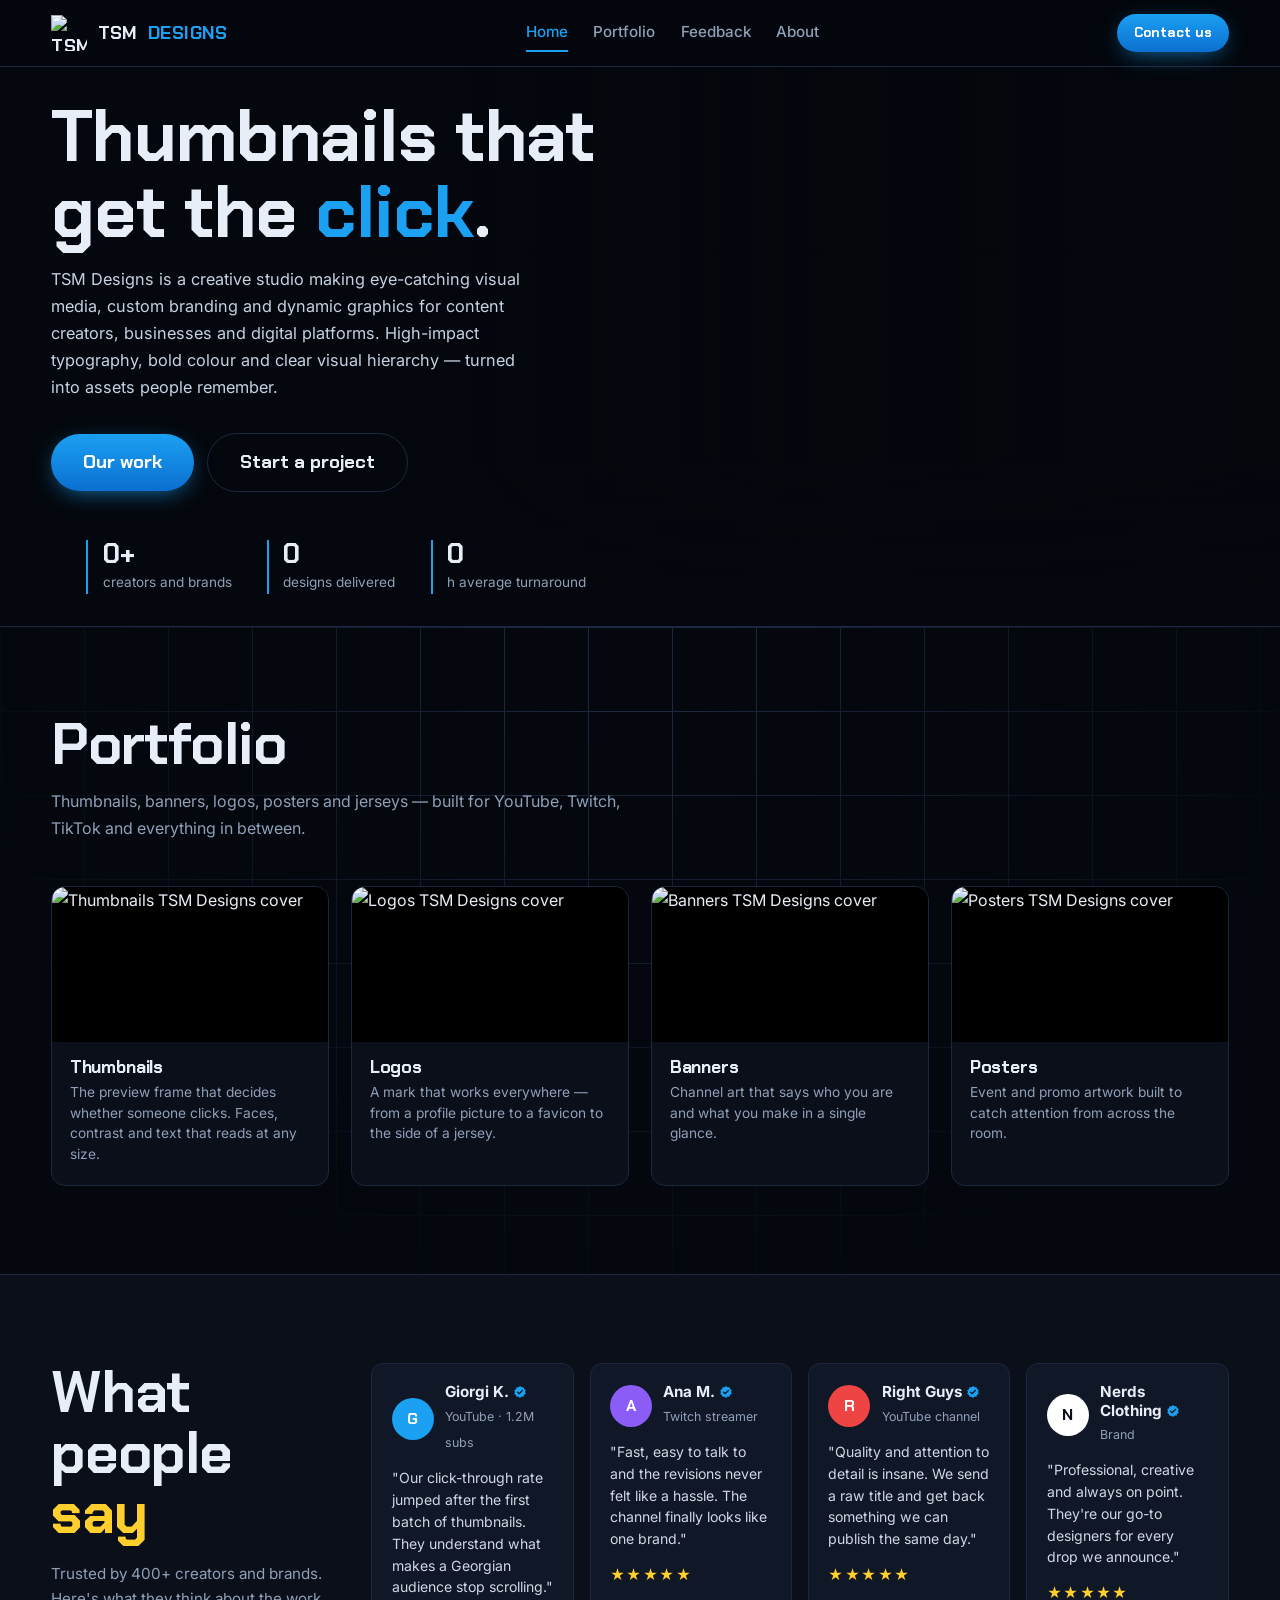
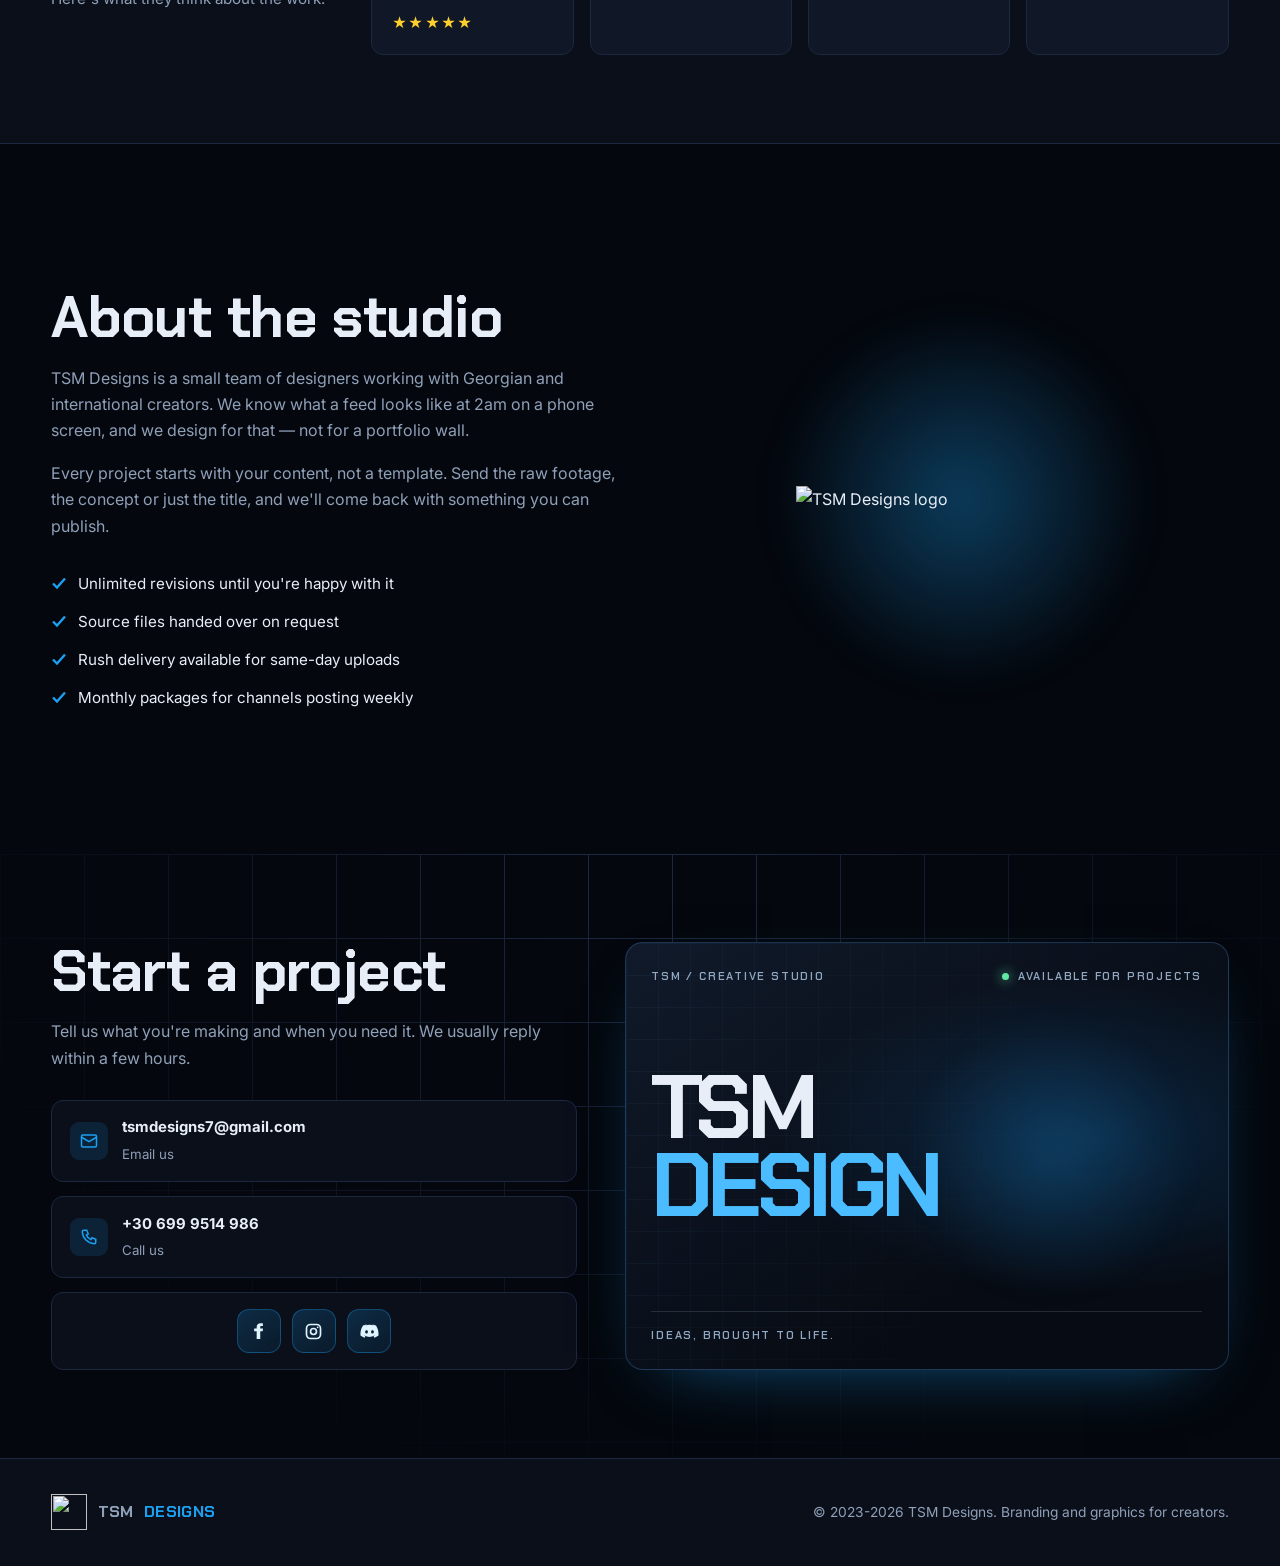
==== commit 41e50edf: "commit" ====
--- a/templates/index.html
+++ b/templates/index.html
@@ -117,8 +117,6 @@
 .card .txt{padding:1rem 1.1rem 1.3rem}
 .card h3{font-size:1.1rem;margin-bottom:.35rem}
 .card p{margin:0;font-size:.86rem;color:var(--muted);line-height:1.5}
-.card.logo-card .shot{display:grid;place-items:center;background:radial-gradient(circle at 50% 50%,#0d2a4d,#04070d 70%)}
-.card.logo-card .shot img{width:auto;height:76%;object-fit:contain}
 
 /* ---------- work ---------- */
 .work{display:grid;grid-template-columns:repeat(4,1fr);gap:1rem}
@@ -154,16 +152,31 @@
 .about-art img{position:relative;width:62%}
 
 /* ---------- contact ---------- */
-.contact-in{display:grid;grid-template-columns:1fr 1.15fr;gap:3rem}
-form{display:grid;gap:1rem}
-.row{display:grid;grid-template-columns:1fr 1fr;gap:1rem}
-label{font-size:.82rem;color:var(--muted);display:block;margin-bottom:.35rem}
-input,textarea,select{
-  width:100%;background:var(--panel);border:1px solid var(--line);color:var(--text);
-  border-radius:9px;padding:.75rem .9rem;font:inherit;font-size:.93rem;
-}
-input:focus,textarea:focus,select:focus{border-color:var(--blue);outline:none}
-textarea{min-height:130px;resize:vertical}
+.contact-in{display:grid;grid-template-columns:minmax(0,1fr) minmax(0,1.15fr);gap:clamp(1.5rem,4vw,3rem)}
+.contact-in>div,.motion-card{min-width:0}
+.motion-card{
+  min-height:370px;position:relative;isolation:isolate;overflow:hidden;display:flex;
+  flex-direction:column;justify-content:space-between;padding:1.6rem;
+  border:1px solid rgba(63,125,190,.35);border-radius:18px;
+  background:radial-gradient(ellipse at 78% 45%,rgba(18,101,170,.28),transparent 48%),linear-gradient(145deg,#101a2a,#070b13 70%);
+  box-shadow:0 24px 70px -42px rgba(27,160,242,.7)
+}
+.motion-card::before,.motion-card::after{content:"";position:absolute;z-index:0;pointer-events:none}
+.motion-card::before{inset:0;background:linear-gradient(rgba(74,144,208,.07) 1px,transparent 1px) 0 0/100% 32px,linear-gradient(90deg,rgba(74,144,208,.07) 1px,transparent 1px) 0 0/32px 100%;mask-image:linear-gradient(110deg,#000,transparent 80%)}
+.motion-card::after{width:clamp(170px,28vw,280px);aspect-ratio:1;right:clamp(0px,4vw,36px);top:50%;transform:translateY(-50%);border-radius:50%;background:radial-gradient(circle,rgba(27,160,242,.2),rgba(27,160,242,.07) 44%,transparent 72%);filter:blur(12px)}
+.motion-top,.motion-bottom{position:relative;z-index:1;display:flex;justify-content:space-between;align-items:center;gap:1rem;color:#91a8c3;font:600 .7rem/1.4 var(--display);letter-spacing:.16em;text-transform:uppercase}
+.motion-live{display:flex;align-items:center;gap:.55rem}
+.motion-live::before{content:"";width:7px;height:7px;border-radius:50%;background:#63e6a5;box-shadow:0 0 12px #63e6a5}
+.motion-main{position:relative;z-index:1;display:flex;align-items:center;justify-content:space-between;gap:1rem}
+.motion-type{display:grid;gap:.04em;margin:1.5rem 0;font:700 clamp(3.4rem,7vw,6rem)/.83 var(--display);letter-spacing:-.065em}
+.motion-type span{display:block;animation:type-arrive .8s both cubic-bezier(.2,.8,.2,1)}
+.motion-type span:nth-child(2){color:#4bbcff;animation-delay:.14s}
+.motion-type span:nth-child(3){color:transparent;-webkit-text-stroke:1px #dcecff;animation-delay:.28s}
+/* Adjust the logo's offset here: negative left moves it left; negative top moves it up. */
+.motion-logo{position:relative;left:-20px;top:-15px;width:clamp(100px,18vw,155px);height:auto;flex:none;filter:drop-shadow(0 0 22px rgba(27,160,242,.4)) drop-shadow(0 0 42px rgba(27,160,242,.14));animation:type-arrive .8s .2s both cubic-bezier(.2,.8,.2,1)}
+.motion-bottom{border-top:1px solid rgba(145,168,195,.2);padding-top:1rem}
+.motion-index{color:#e8eef7}
+@keyframes type-arrive{from{opacity:0;transform:translateY(24px);filter:blur(8px)}to{opacity:1;transform:translateY(0);filter:blur(0)}}
 .channels{display:grid;gap:.9rem;margin-top:1.8rem}
 .channel{display:flex;gap:.9rem;align-items:center;background:var(--panel);border:1px solid var(--line);border-radius:12px;padding:.9rem 1.1rem}
 .channel .ic{width:38px;height:38px;border-radius:9px;background:rgba(27,160,242,.13);display:grid;place-items:center;flex:none;color:var(--blue)}
@@ -173,8 +186,6 @@
 .social-link{width:44px;height:44px;border-radius:12px;background:linear-gradient(145deg,rgba(27,160,242,.2),rgba(27,160,242,.08));border:1px solid rgba(27,160,242,.34);display:grid;place-items:center;color:#dff4ff;transition:transform .18s,border-color .18s,background .18s,box-shadow .18s}
 .social-link:hover,.social-link:focus-visible{transform:translateY(-2px);border-color:var(--blue);background:rgba(27,160,242,.22);box-shadow:0 12px 28px rgba(27,160,242,.2);outline:none}
 .social-link svg{width:21px;height:21px}
-.note{font-size:.82rem;color:var(--muted)}
-
 /* ---------- footer ---------- */
 footer{border-top:1px solid var(--line);padding:2.2rem 0;background:var(--panel)}
 .foot{display:flex;justify-content:space-between;align-items:center;gap:1rem;flex-wrap:wrap;font-size:.86rem;color:var(--muted)}
@@ -200,7 +211,11 @@
   .hero-in{padding:4rem 0}
   .hero-bg::after{background:linear-gradient(90deg,rgba(4,7,13,.93),rgba(4,7,13,.78)),linear-gradient(0deg,var(--ink) 3%,transparent 45%)}
   .cards,.work,.fb-rail{grid-template-columns:1fr}
-  .row{grid-template-columns:1fr}
+  .motion-card{min-height:310px;padding:1.2rem}
+  .motion-top{align-items:flex-start;flex-direction:column;gap:.5rem}
+  .motion-main{gap:.5rem}
+  .motion-type{font-size:clamp(2.3rem,11vw,4rem)}
+  .motion-logo{left:-8px;top:-8px;width:clamp(80px,20vw,125px)}
 }
 .nav .btn{font-size:.85rem;padding:.48rem 1.05rem}
 </style>
@@ -270,14 +285,10 @@
   .quote{padding:20px}.quote p{font-size:.9rem;line-height:1.8}
   .about p,.about li{font-size:.91rem;line-height:1.8}
   .about-art{width:100%;max-width:240px}
-  .contact-in>div,.contact-in form{min-width:0}
+  .contact-in>div,.motion-card{min-width:0}
   .channel{padding:14px 12px;gap:10px}.channel>span:last-child{min-width:0}
   .channel b{font-size:.88rem;overflow-wrap:anywhere}.channel small{font-size:.8rem}
   .channel .ic{flex-shrink:0}
-  .row{grid-template-columns:minmax(0,1fr)}
-  form input,form textarea,form select{font-size:16px;min-height:48px}
-  form textarea{min-height:150px}form label{font-size:.84rem}
-  form>.btn{width:100%;min-height:48px}
   .page-head{padding:36px 0 28px}.page-head h1{font-size:clamp(2rem,8vw,3rem)}
   html[lang="ka"] .page-head h1{font-size:clamp(1.7rem,7vw,2.6rem);overflow-wrap:anywhere}
   .page-head p{font-size:.91rem;line-height:1.8}.crumb{font-size:.8rem;flex-wrap:wrap}
@@ -296,9 +307,18 @@
   .wrap{width:calc(100% - 24px)}.nav-in{gap:4px}.nav .brand{font-size:.78rem;gap:4px}.nav .brand img{width:26px;height:26px}
   .language-trigger{padding:6px;gap:4px;font-size:10px}.language-chevron{display:none}.burger{min-width:36px}
   .hero-cta{grid-template-columns:1fr}.hero-in,html[lang="ka"] .hero-in{padding-top:34px}
+  .motion-main{gap:.25rem}
+  .motion-type{font-size:clamp(1.8rem,10vw,2.5rem)}
+  .motion-logo{left:-2px;top:-6px;width:clamp(56px,21vw,74px)}
+}
+@media(max-width:280px){
+  .nav .brand span{display:none}
+  .language-trigger{padding:5px}
+  .motion-card{padding:1rem}
 }
 </style>
 <link rel="stylesheet" href="static/interactions.css">
+<link rel="stylesheet" href="static/hero-collage.css">
 <link rel="icon" href="assets/portfolio/logo.png" type="image/png">
 </head>
 <body>
@@ -368,19 +388,19 @@
       </div>
       <div class="cards">
         <a class="card" href="thumbnails.html">
-          <div class="shot"></div>
+          <div class="shot"><img src="assets/portfolio/index-thumbnails-cover.png" alt="Thumbnails TSM Designs cover"></div>
           <div class="txt"><h3>Thumbnails</h3><p>The preview frame that decides whether someone clicks. Faces, contrast and text that reads at any size.</p></div>
         </a>
         <a class="card logo-card" href="logos.html">
-          <div class="shot"></div>
+          <div class="shot"><img src="assets/portfolio/index-logos-cover.png" alt="Logos TSM Designs cover"></div>
           <div class="txt"><h3>Logos</h3><p>A mark that works everywhere — from a profile picture to a favicon to the side of a jersey.</p></div>
         </a>
         <a class="card" href="banners.html">
-          <div class="shot"></div>
+          <div class="shot"><img src="assets/portfolio/index-banners-cover.png" alt="Banners TSM Designs cover"></div>
           <div class="txt"><h3>Banners </h3><p>Channel art that says who you are and what you make in a single glance.</p></div>
         </a>
         <a class="card" href="posters.html">
-          <div class="shot"></div>
+          <div class="shot"><img src="assets/portfolio/index-posters-cover.png" alt="Posters TSM Designs cover"></div>
           <div class="txt"><h3>Posters</h3><p>Event and promo artwork built to catch attention from across the room.</p></div>
         </a>
       </div>
@@ -461,36 +481,34 @@
             <span><b>+30 699 9514 986</b><small>Call us</small></span>
           </div>
           <div class="channel social-channel" aria-label="Social links">
-            <a class="social-link" href="https://www.facebook.com/" target="_blank" rel="noopener" aria-label="Facebook">
+            <a class="social-link" href="https://www.facebook.com/profile.php?id=61553600310325" target="_blank" rel="noopener" aria-label="Facebook">
               <svg viewBox="0 0 24 24" fill="currentColor" aria-hidden="true"><path d="M14 8.6V6.9c0-.8.2-1.3 1.4-1.3H17V2.7c-.8-.1-1.7-.2-2.6-.2-2.7 0-4.5 1.6-4.5 4.6v1.5H7v3.2h2.9v8.7H14v-8.7h2.8l.4-3.2H14Z"/></svg>
             </a>
-            <a class="social-link" href="https://www.instagram.com/" target="_blank" rel="noopener" aria-label="Instagram">
+            <a class="social-link" href="https://www.instagram.com/tsm.designs7/" target="_blank" rel="noopener" aria-label="Instagram">
               <svg viewBox="0 0 24 24" fill="none" stroke="currentColor" stroke-width="1.9" aria-hidden="true"><rect x="4" y="4" width="16" height="16" rx="4.5"/><circle cx="12" cy="12" r="3.4"/><circle cx="16.8" cy="7.2" r="1" fill="currentColor" stroke="none"/></svg>
             </a>
-            <a class="social-link" href="https://discord.com/" target="_blank" rel="noopener" aria-label="Discord">
+            <a class="social-link" href="https://discord.gg/RYZRhHtKrS" target="_blank" rel="noopener" aria-label="Discord">
               <svg viewBox="0 0 24 24" fill="currentColor" aria-hidden="true"><path d="M19.4 5.2A16 16 0 0 0 15.5 4l-.2.5c1.4.4 2 .9 2 .9a13.4 13.4 0 0 0-10.5 0s.6-.5 2-.9L8.5 4a16 16 0 0 0-3.9 1.2C2.1 9 1.4 12.8 1.7 16.5A15.8 15.8 0 0 0 6.5 19l.9-1.5c-.5-.2-1-.5-1.4-.9l.3.1a11.5 11.5 0 0 0 11.4 0l.3-.1c-.4.4-.9.7-1.4.9l.9 1.5a15.8 15.8 0 0 0 4.8-2.5c.3-4.3-.8-8.1-2.9-11.3ZM8.6 14.3c-.9 0-1.6-.8-1.6-1.8s.7-1.8 1.6-1.8 1.7.8 1.6 1.8c0 1-.7 1.8-1.6 1.8Zm6.8 0c-.9 0-1.6-.8-1.6-1.8s.7-1.8 1.6-1.8 1.7.8 1.6 1.8c0 1-.7 1.8-1.6 1.8Z"/></svg>
             </a>
           </div>
         </div>
       </div>
-      <form id="form">
-        <div class="row">
-          <div><label for="name">Your name</label><input id="name" name="name" required placeholder="Nika"></div>
-          <div><label for="email">Email</label><input id="email" name="email" type="email" required placeholder="you@channel.com"></div>
+      <div class="motion-card" role="img" aria-label="Text motion design showcase">
+        <div class="motion-top">
+          <span>TSM / CREATIVE STUDIO</span>
+          <span class="motion-live">Available for projects</span>
         </div>
-        <div class="row">
-          <div><label for="type">What do you need?</label>
-            <select id="type" name="type">
-              <option>Thumbnails</option><option>Logo</option><option>Banner</option>
-              <option>Poster</option><option>Jersey</option><option>Monthly package</option>
-            </select>
-          </div>
-          <div><label for="when">Deadline</label><input id="when" name="when" placeholder="This week"></div>
+        <div class="motion-main">
+          <div class="motion-type" aria-hidden="true">
+            <span>TSM</span>
+            <span>DESIGN</span>
+          </div>
+          <img class="motion-logo" src="assets/portfolio/logo.png" alt="">
         </div>
-        <div><label for="msg">Project details</label><textarea id="msg" name="msg" placeholder="Channel link, video title, style you're after…"></textarea></div>
-        <button class="btn btn-lg" type="submit" style="justify-self:start">Prepare email</button>
-        <p class="note" id="note" role="status">Opens a draft in your email app. Send it there to contact us.</p>
-      </form>
+        <div class="motion-bottom">
+          <span>Ideas, brought to life.</span>
+        </div>
+      </div>
     </div>
   </section>
 </main>
@@ -498,7 +516,7 @@
 <footer>
   <div class="wrap foot">
     <a class="brand" href="#top"><img src="assets/portfolio/logo.png" alt="">TSM <span>DESIGNS</span></a>
-    <span>© 2026 TSM Designs. Branding and graphics for creators.</span>
+    <span>© 2023-2026 TSM Designs. Branding and graphics for creators.</span>
   </div>
 </footer>
 
